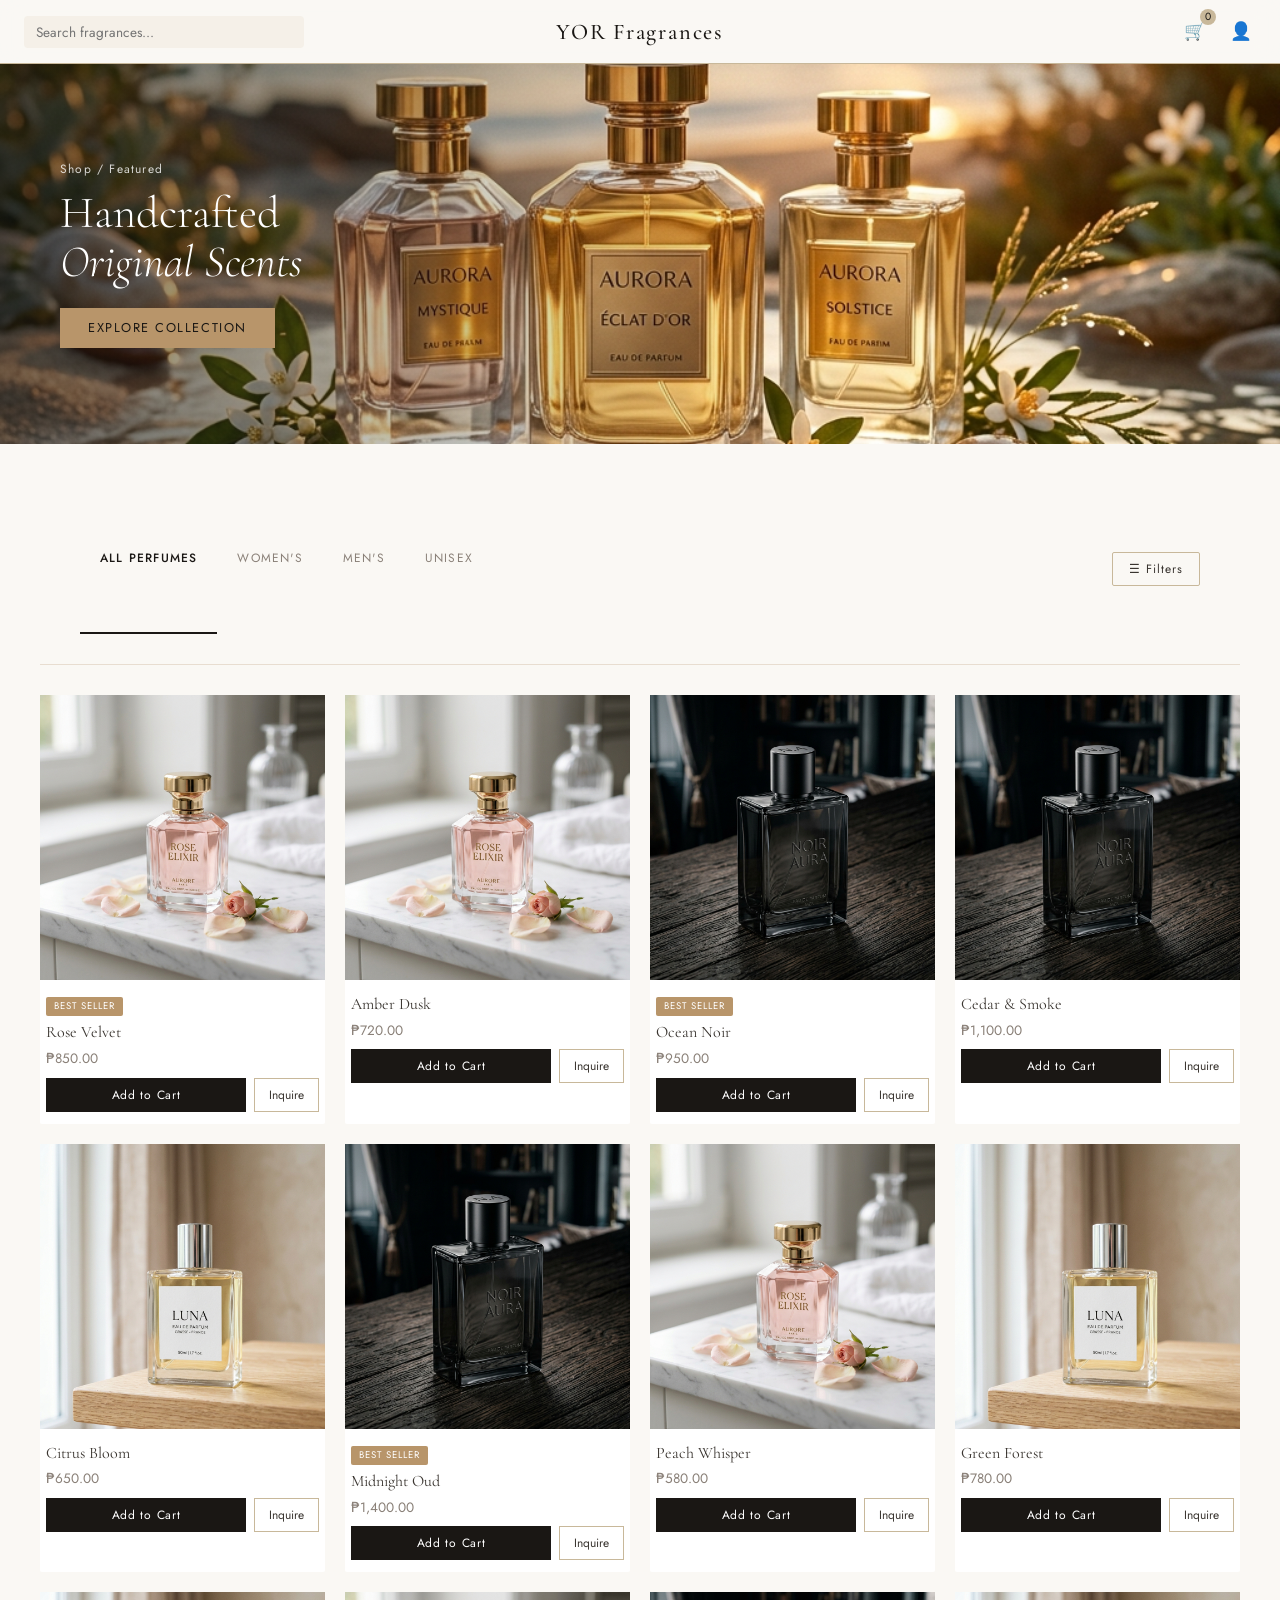
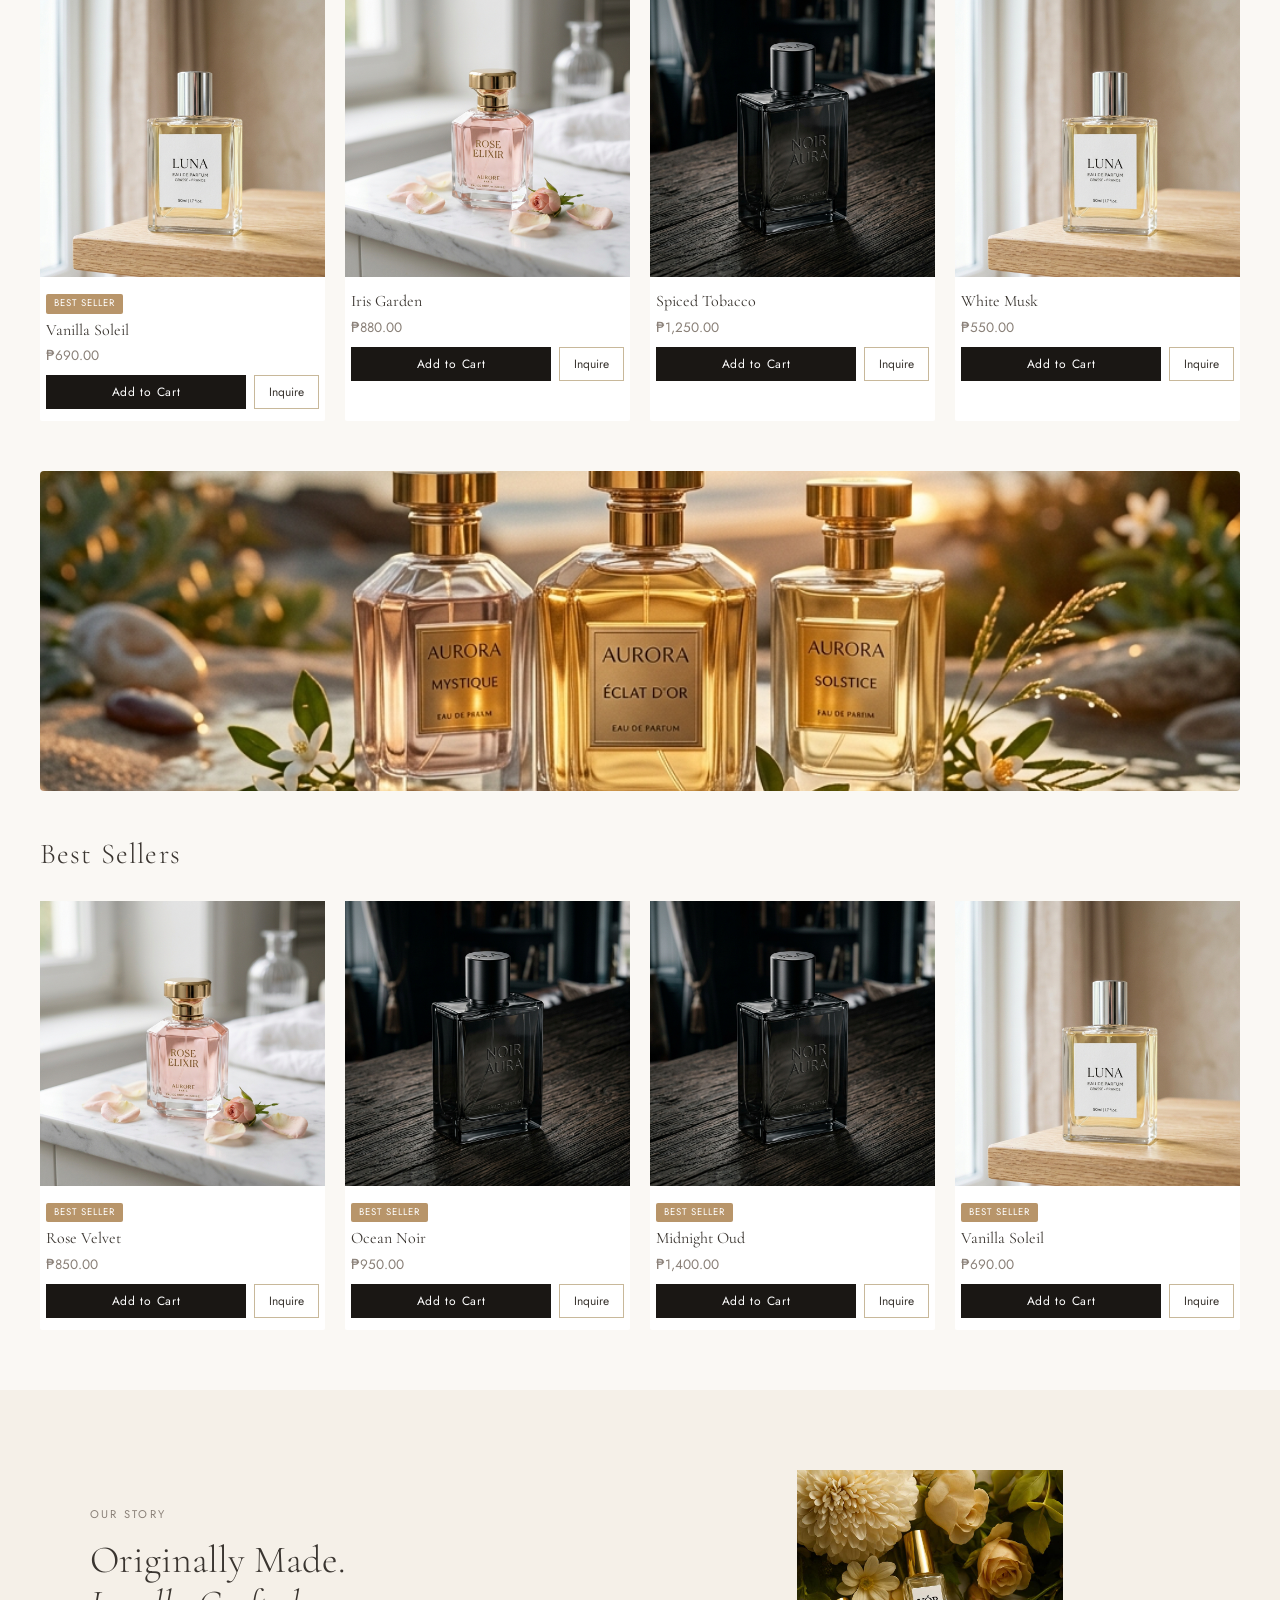
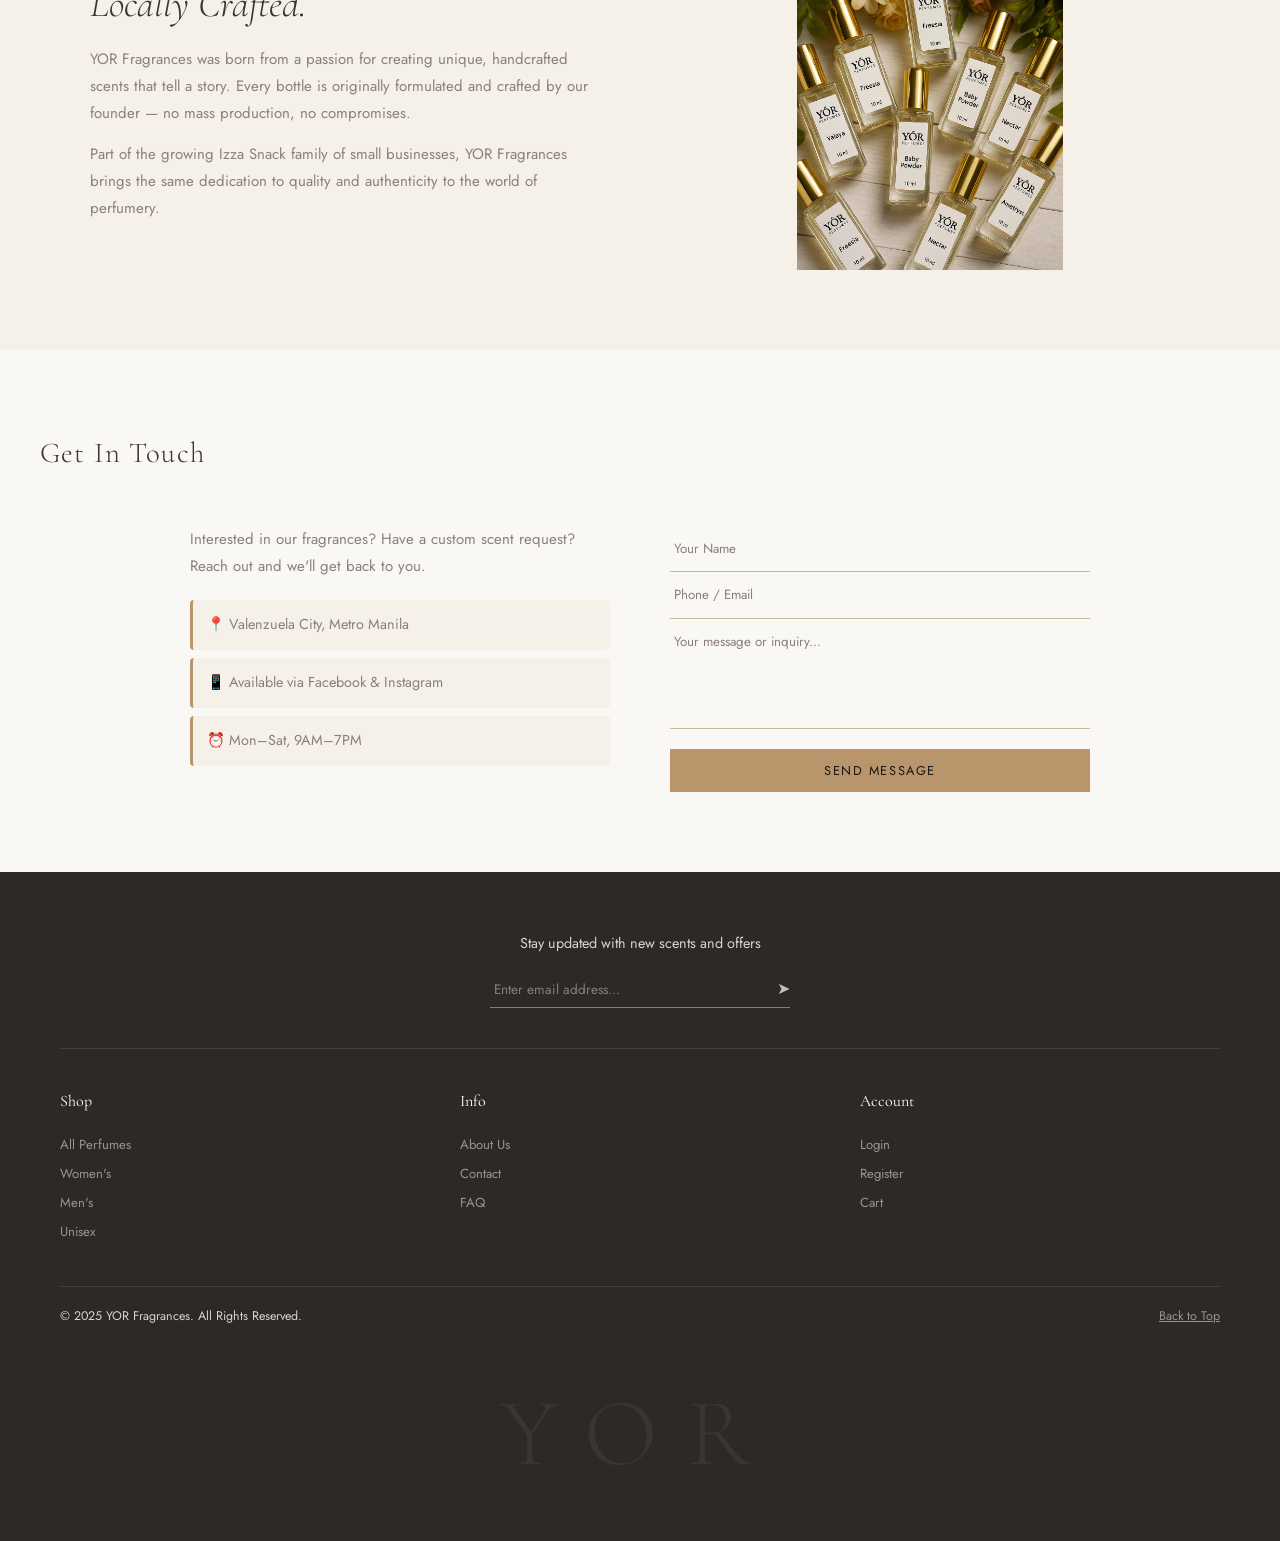
==== index.html @ 8449bd87 "second commit" ====
<!doctype html>
<html lang="en">
  <head>
    <meta charset="UTF-8" />
    <meta name="viewport" content="width=device-width, initial-scale=1.0" />
    <title>YOR Fragrances</title>
    <link rel="preconnect" href="https://fonts.googleapis.com" />
    <link
      href="https://fonts.googleapis.com/css2?family=Cormorant+Garamond:ital,wght@0,300;0,400;0,500;1,300;1,400&family=Jost:wght@300;400;500&display=swap"
      rel="stylesheet"
    />
    <link rel="stylesheet" href="css/style.css" />
  </head>
  <body>
    <!-- NAV -->
    <nav class="navbar" id="navbar">
      <button class="nav-menu-btn" onclick="toggleMobileMenu()">&#9776;</button>
      <div class="nav-search">
        <input
          type="text"
          placeholder="Search fragrances..."
          id="searchInput"
          oninput="handleSearch(this.value)"
          onfocus="showSearchDropdown()"
          onblur="hideSearchDropdown()"
        />
        <div class="search-dropdown" id="searchDropdown"></div>
      </div>
      <a href="index.html" class="nav-logo">YOR Fragrances</a>
      <div class="nav-actions">
        <a href="cart.html" class="nav-icon" title="Cart">
          &#128722;
          <span class="cart-count" id="cartCount">0</span>
        </a>
        <div class="nav-user-menu">
          <span class="nav-icon" onclick="toggleUserMenu()" title="Account"
            >&#128100;</span
          >
          <div class="user-dropdown" id="userDropdown">
            <div id="userDropdownContent"></div>
          </div>
        </div>
      </div>
    </nav>

    <!-- MOBILE MENU -->
    <div class="mobile-menu" id="mobileMenu">
      <button class="close-mobile" onclick="toggleMobileMenu()">
        &#10005;
      </button>
      <a href="index.html">Home</a>
      <a href="shop.html">Shop</a>
      <a href="index.html#about">About</a>
      <a href="index.html#contact">Contact</a>
    </div>

    <!-- HERO -->
    <section class="hero">
      <div class="hero-banner">
        <img
          src="assets/images/hero.png"
          alt="Hero Banner"
          class="hero-img fade-in"
          onerror="
            this.style.background = '#c8b89a';
            this.src = '';
            this.alt = '';
          "
        />
        <div class="hero-overlay">
          <div class="hero-breadcrumb">Shop / Featured</div>
          <h1 class="hero-title">Handcrafted<br /><em>Original Scents</em></h1>
          <a href="shop.html" class="hero-cta">Explore Collection</a>
        </div>
      </div>
    </section>

    <!-- CATEGORY TABS + PRODUCTS -->
    <section class="shop-section" id="shop">
      <div class="category-bar">
        <div class="category-tabs">
          <button class="cat-tab active" onclick="filterCategory('all', this)">
            ALL PERFUMES
          </button>
          <button class="cat-tab" onclick="filterCategory('women', this)">
            WOMEN'S
          </button>
          <button class="cat-tab" onclick="filterCategory('men', this)">
            MEN'S
          </button>
          <button class="cat-tab" onclick="filterCategory('unisex', this)">
            UNISEX
          </button>
        </div>
        <button class="filter-btn" onclick="toggleFilterPanel()">
          &#9776; Filters
        </button>
      </div>

      <!-- FILTER PANEL -->
      <div class="filter-panel" id="filterPanel">
        <div class="filter-group">
          <label>Price Range</label>
          <select id="priceFilter" onchange="applyFilters()">
            <option value="all">All Prices</option>
            <option value="0-500">₱0 – ₱500</option>
            <option value="500-1000">₱500 – ₱1,000</option>
            <option value="1000-2000">₱1,000 – ₱2,000</option>
            <option value="2000+">₱2,000+</option>
          </select>
        </div>
        <div class="filter-group">
          <label>Scent Notes</label>
          <select id="notesFilter" onchange="applyFilters()">
            <option value="all">All Notes</option>
            <option value="floral">Floral</option>
            <option value="woody">Woody</option>
            <option value="fresh">Fresh</option>
            <option value="citrus">Citrus</option>
            <option value="oriental">Oriental</option>
            <option value="fruity">Fruity</option>
            <option value="spicy">Spicy</option>
            <option value="vanilla">Vanilla</option>
            <option value="musk">Musk</option>
          </select>
        </div>
        <div class="filter-group">
          <label>Sort By</label>
          <select id="sortFilter" onchange="applyFilters()">
            <option value="default">Default</option>
            <option value="price-asc">Price: Low to High</option>
            <option value="price-desc">Price: High to Low</option>
            <option value="name-asc">Name: A–Z</option>
          </select>
        </div>
      </div>

      <div class="products-grid" id="productsGrid"></div>
    </section>

    <!-- MID BANNER -->
    <section class="mid-banner fade-in">
      <img
        src="assets/images/hero.png"
        alt="Collection"
        class="mid-banner-img"
        onerror="this.style.display = 'none'"
      />
    </section>

    <!-- FEATURED / BEST SELLERS -->
    <section class="featured-section fade-in">
      <h2 class="section-title">Best Sellers</h2>
      <div class="products-grid" id="featuredGrid"></div>
    </section>

    <!-- ABOUT -->
    <section class="about-section fade-in" id="about">
      <div class="about-content">
        <div class="about-text">
          <p class="about-label">Our Story</p>
          <h2>Originally Made.<br /><em>Locally Crafted.</em></h2>
          <p>
            YOR Fragrances was born from a passion for creating unique,
            handcrafted scents that tell a story. Every bottle is originally
            formulated and crafted by our founder — no mass production, no
            compromises.
          </p>
          <p>
            Part of the growing Izza Snack family of small businesses, YOR
            Fragrances brings the same dedication to quality and authenticity to
            the world of perfumery.
          </p>
        </div>
        <div class="about-image">
          <img
            src="assets/images/about.jpg"
            alt="About YOR"
            onerror="
              this.style.background = '#e8ddd0';
              this.style.height = '400px';
              this.style.display = 'block';
            "
          />
        </div>
      </div>
    </section>

    <!-- CONTACT -->
    <section class="contact-section fade-in" id="contact">
      <h2 class="section-title">Get In Touch</h2>
      <div class="contact-container">
        <div class="contact-info">
          <p>
            Interested in our fragrances? Have a custom scent request? Reach out
            and we'll get back to you.
          </p>
          <div class="contact-details">
            <p>📍 Valenzuela City, Metro Manila</p>
            <p>📱 Available via Facebook & Instagram</p>
            <p>⏰ Mon–Sat, 9AM–7PM</p>
          </div>
        </div>
        <form class="contact-form" onsubmit="submitContact(event)">
          <input type="text" placeholder="Your Name" required />
          <input type="text" placeholder="Phone / Email" required />
          <textarea
            placeholder="Your message or inquiry..."
            rows="4"
            required
          ></textarea>
          <button type="submit" class="btn-primary">Send Message</button>
        </form>
      </div>
    </section>

    <!-- FOOTER -->
    <footer class="footer">
      <div class="footer-newsletter">
        <p>Stay updated with new scents and offers</p>
        <div class="newsletter-input">
          <input type="email" placeholder="Enter email address..." />
          <button onclick="subscribeNewsletter()">&#10148;</button>
        </div>
      </div>
      <div class="footer-links">
        <div>
          <h4>Shop</h4>
          <a href="shop.html">All Perfumes</a>
          <a href="shop.html?cat=women">Women's</a>
          <a href="shop.html?cat=men">Men's</a>
          <a href="shop.html?cat=unisex">Unisex</a>
        </div>
        <div>
          <h4>Info</h4>
          <a href="#about">About Us</a>
          <a href="#contact">Contact</a>
          <a href="#">FAQ</a>
        </div>
        <div>
          <h4>Account</h4>
          <a href="login.html">Login</a>
          <a href="register.html">Register</a>
          <a href="cart.html">Cart</a>
        </div>
      </div>
      <div class="footer-bottom">
        <p>© 2025 YOR Fragrances. All Rights Reserved.</p>
        <a
          href="#"
          onclick="
            window.scrollTo({ top: 0, behavior: 'smooth' });
            return false;
          "
          >Back to   Top</a
        >
      </div>
      <div class="footer-brand">YOR</div>
    </footer>

    <!-- TOAST -->
    <div class="toast" id="toast"></div>

    <script src="js/data.js"></script>
    <script src="js/main.js"></script>
    <script>
      renderProducts("productsGrid", getProducts());
      renderProducts(
        "featuredGrid",
        getProducts()
          .filter((p) => p.featured)
          .slice(0, 4),
      );
    </script>
  </body>
</html>
---- css/style.css ----
/* ===== CSS VARIABLES ===== */
:root {
  --cream: #f5f0e8;
  --warm-white: #faf8f4;
  --sand: #c8b89a;
  --sand-light: #e8ddd0;
  --dark: #1a1714;
  --dark-soft: #2d2926;
  --text: #3a3530;
  --text-light: #8a8078;
  --accent: #b8956a;
  --accent-dark: #9a7a54;
  --font-display: "Cormorant Garamond", Georgia, serif;
  --font-body: "Jost", sans-serif;
  --nav-h: 64px;
  --transition: 0.3s ease;
  --shadow: 0 2px 20px rgba(0, 0, 0, 0.08);
  --shadow-hover: 0 8px 40px rgba(0, 0, 0, 0.14);
}

/* ===== RESET ===== */
*,
*::before,
*::after {
  box-sizing: border-box;
  margin: 0;
  padding: 0;
}
html {
  scroll-behavior: smooth;
}
body {
  font-family: var(--font-body);
  background: var(--warm-white);
  color: var(--text);
  line-height: 1.6;
  font-size: 15px;
}
a {
  text-decoration: none;
  color: inherit;
}
img {
  max-width: 100%;
  display: block;
}
button {
  cursor: pointer;
  font-family: var(--font-body);
}
input,
select,
textarea {
  font-family: var(--font-body);
}

/* ===== NAVBAR ===== */
.navbar {
  position: fixed;
  top: 0;
  left: 0;
  right: 0;
  z-index: 100;
  height: var(--nav-h);
  /* use a partially transparent warm white for the glassmorphism effect */
  background: rgba(250, 248, 244, 0.85);
  backdrop-filter: blur(12px);
  -webkit-backdrop-filter: blur(12px);
  border-bottom: 1px solid var(--sand);
  display: flex;
  align-items: center;
  padding: 0 24px;
  gap: 16px;
}
.nav-logo {
  position: absolute;
  left: 50%;
  transform: translateX(-50%);
  font-family: var(--font-display);
  font-size: 1.4rem;
  font-weight: 500;
  letter-spacing: 0.08em;
  color: var(--dark);
  white-space: nowrap;
}
.nav-search {
  display: flex;
  align-items: center;
  gap: 8px;
  background: var(--cream);
  border-radius: 4px;
  padding: 6px 12px;
  flex: 1;
  max-width: 280px;
  position: relative;
}
.nav-search input {
  border: none;
  background: transparent;
  outline: none;
  font-size: 0.85rem;
  color: var(--text);
  width: 100%;
}
.nav-search span {
  color: var(--text-light);
  font-size: 0.9rem;
}
.search-dropdown {
  position: absolute;
  top: calc(100% + 4px);
  left: 0;
  right: 0;
  background: white;
  border: 1px solid var(--sand-light);
  border-radius: 4px;
  box-shadow: var(--shadow);
  max-height: 240px;
  overflow-y: auto;
  z-index: 200;
  display: none;
}
.search-dropdown.show {
  display: block;
}
.search-item {
  display: flex;
  align-items: center;
  gap: 10px;
  padding: 10px 14px;
  cursor: pointer;
  transition: background var(--transition);
}
.search-item:hover {
  background: var(--cream);
}
.search-item img {
  width: 36px;
  height: 36px;
  object-fit: cover;
  border-radius: 2px;
}
.search-item-info {
  font-size: 0.8rem;
}
.search-item-info strong {
  display: block;
}
.search-item-info span {
  color: var(--accent);
}

.nav-actions {
  margin-left: auto;
  display: flex;
  align-items: center;
  gap: 16px;
}
.nav-icon {
  font-size: 1.1rem;
  color: var(--text);
  cursor: pointer;
  position: relative;
  padding: 4px;
}
.nav-icon:hover {
  color: var(--accent);
}
.cart-count {
  position: absolute;
  top: -4px;
  right: -6px;
  background: var(--sand);
  color: var(--dark);
  font-size: 0.65rem;
  border-radius: 50%;
  width: 16px;
  height: 16px;
  display: flex;
  align-items: center;
  justify-content: center;
  font-family: var(--font-body);
}
.nav-menu-btn {
  background: none;
  border: none;
  font-size: 1.2rem;
  color: var(--text);
  display: none;
}
.nav-user-menu {
  position: relative;
}
.user-dropdown {
  position: absolute;
  right: 0;
  top: calc(100% + 8px);
  background: white;
  border: 1px solid var(--sand-light);
  border-radius: 6px;
  box-shadow: var(--shadow);
  min-width: 160px;
  z-index: 200;
  display: none;
  overflow: hidden;
}
.user-dropdown.show {
  display: block;
}
.user-dropdown a,
.user-dropdown button {
  display: block;
  width: 100%;
  padding: 10px 16px;
  font-size: 0.85rem;
  text-align: left;
  background: none;
  border: none;
  color: var(--text);
  transition: background var(--transition);
}
.user-dropdown a:hover,
.user-dropdown button:hover {
  background: var(--cream);
}
.user-dropdown .user-info {
  padding: 12px 16px;
  border-bottom: 1px solid var(--sand-light);
  font-size: 0.8rem;
  color: var(--text-light);
}
.user-dropdown .user-info strong {
  display: block;
  color: var(--text);
  font-size: 0.9rem;
}

/* MOBILE MENU */
.mobile-menu {
  position: fixed;
  top: 0;
  left: -100%;
  width: 260px;
  height: 100vh;
  background: var(--dark);
  z-index: 300;
  display: flex;
  flex-direction: column;
  padding: 60px 30px 30px;
  transition: left var(--transition);
}
.mobile-menu.open {
  left: 0;
}
.mobile-menu a {
  color: white;
  font-size: 1.1rem;
  padding: 14px 0;
  border-bottom: 1px solid rgba(255, 255, 255, 0.1);
  font-family: var(--font-display);
}
.close-mobile {
  position: absolute;
  top: 16px;
  right: 16px;
  background: none;
  border: none;
  color: white;
  font-size: 1.3rem;
}

/* ===== HERO ===== */
.hero {
  margin-top: var(--nav-h);
}
.hero-banner {
  position: relative;
  height: 380px;
  overflow: hidden;
  background: var(--sand-light);
}
.hero-img {
  width: 100%;
  height: 100%;
  object-fit: cover;
  object-position: center;
}
.hero-overlay {
  position: absolute;
  inset: 0;
  background: linear-gradient(
    90deg,
    rgba(26, 23, 20, 0.55) 0%,
    transparent 60%
  );
  display: flex;
  flex-direction: column;
  justify-content: center;
  padding: 0 60px;
  color: white;
}
.hero-breadcrumb {
  font-size: 0.75rem;
  letter-spacing: 0.1em;
  opacity: 0.8;
  margin-bottom: 10px;
}
.hero-title {
  font-family: var(--font-display);
  font-size: 2.8rem;
  font-weight: 300;
  line-height: 1.1;
  margin-bottom: 20px;
}
.hero-title em {
  font-style: italic;
  font-weight: 300;
}
.hero-cta {
  display: inline-block;
  background: var(--accent);
  color: var(--dark);
  padding: 10px 28px;
  font-size: 0.8rem;
  letter-spacing: 0.12em;
  text-transform: uppercase;
  width: fit-content;
  transition: var(--transition);
}
.hero-cta:hover {
  background: var(--accent-dark);
  color: var(--dark);
}

/* ===== CATEGORY BAR ===== */
.category-bar {
  display: flex;
  align-items: center;
  justify-content: space-between;
  padding: 0 40px;
  border-bottom: 1px solid var(--sand-light);
  margin-bottom: 30px;
}
.category-tabs {
  display: flex;
  gap: 0;
}
.cat-tab {
  background: none;
  border: none;
  border-bottom: 2px solid transparent;
  margin-bottom: 30px;
  padding: 30px 20px 20px;
  min-height: 160px;
  font-size: 0.75rem;
  letter-spacing: 0.1em;
  color: var(--text-light);
  transition: var(--transition);
  cursor: pointer;
}
.cat-tab:hover {
  color: var(--text);
}
.cat-tab.active {
  color: var(--dark);
  border-bottom-color: var(--dark);
  font-weight: 500;
}
.filter-btn {
  background: none;
  border: 1px solid var(--sand);
  padding: 7px 16px;
  font-size: 0.75rem;
  letter-spacing: 0.08em;
  color: var(--text);
  transition: var(--transition);
  border-radius: 2px;
}
.filter-btn:hover {
  background: var(--cream);
}

/* FILTER PANEL */
.filter-panel {
  display: none;
  align-items: center;
  gap: 20px;
  padding: 16px 40px;
  background: var(--cream);
  border-bottom: 1px solid var(--sand-light);
  margin-bottom: 10px;
}
.filter-panel.open {
  display: flex;
}
.filter-group {
  display: flex;
  flex-direction: column;
  gap: 4px;
}
.filter-group label {
  font-size: 0.7rem;
  letter-spacing: 0.1em;
  color: var(--text-light);
  text-transform: uppercase;
}
.filter-group select {
  border: 1px solid var(--sand);
  background: white;
  padding: 6px 12px;
  font-size: 0.85rem;
  border-radius: 2px;
  outline: none;
  color: var(--text);
  cursor: pointer;
}

/* ===== PRODUCTS GRID ===== */
.shop-section {
  padding: 30px 40px;
}
.products-grid {
  display: grid;
  grid-template-columns: repeat(4, 1fr);
  gap: 20px;
}
.product-card {
  cursor: pointer;
  transition: var(--transition);
  background: white;
  border-radius: 2px;
}
.product-card:hover {
  transform: translateY(-4px);
  box-shadow: var(--shadow-hover);
}
.product-img-wrap {
  width: 100%;
  aspect-ratio: 1/1;
  overflow: hidden;
  background: var(--cream);
}
.product-img-wrap img {
  width: 100%;
  height: 100%;
  object-fit: contain;
  transition: transform 0.5s ease;
}
.product-card:hover .product-img-wrap img {
  transform: scale(1.06);
}
.product-info {
  padding: 12px 6px;
}
.product-info h3 {
  font-family: var(--font-display);
  font-size: 1rem;
  font-weight: 400;
  margin-bottom: 2px;
}
.product-price {
  color: var(--text-light);
  font-size: 0.85rem;
  margin-bottom: 8px;
}
.product-actions {
  display: flex;
  gap: 8px;
}
.btn-add-cart {
  background: var(--dark);
  color: white;
  border: none;
  padding: 7px 14px;
  font-size: 0.75rem;
  letter-spacing: 0.06em;
  flex: 1;
  transition: var(--transition);
}
.btn-add-cart:hover {
  background: var(--accent);
}
.btn-inquire {
  background: none;
  border: 1px solid var(--sand);
  padding: 7px 14px;
  font-size: 0.75rem;
  color: var(--text);
  transition: var(--transition);
}
.btn-inquire:hover {
  background: var(--cream);
}
.badge-featured {
  display: inline-block;
  background: var(--accent);
  color: white;
  font-size: 0.6rem;
  letter-spacing: 0.1em;
  padding: 2px 8px;
  text-transform: uppercase;
  margin-bottom: 4px;
  border-radius: 2px;
}

/* ===== MID BANNER ===== */
.mid-banner {
  margin: 20px 40px;
  height: 320px;
  overflow: hidden;
  border-radius: 4px;
  background: var(--sand-light);
}
.mid-banner img {
  width: 100%;
  height: 100%;
  object-fit: cover;
}

/* ===== FEATURED / BEST SELLERS ===== */
.featured-section {
  padding: 20px 40px 60px;
}
.section-title {
  font-family: var(--font-display);
  font-size: 1.8rem;
  font-weight: 300;
  margin-bottom: 24px;
  letter-spacing: 0.04em;
}

/* ===== ABOUT ===== */
.about-section {
  background: var(--cream);
  padding: 80px 40px;
}
.about-content {
  display: grid;
  grid-template-columns: 1fr 1fr;
  gap: 60px;
  align-items: center;
  max-width: 1100px;
  margin: 0 auto;
}
.about-label {
  font-size: 0.7rem;
  letter-spacing: 0.2em;
  text-transform: uppercase;
  color: var(--accent);
  margin-bottom: 12px;
}
.about-text h2 {
  font-family: var(--font-display);
  font-size: 2.4rem;
  font-weight: 300;
  line-height: 1.15;
  margin-bottom: 20px;
}
.about-text h2 em {
  font-style: italic;
}
.about-text p {
  color: var(--text-light);
  margin-bottom: 14px;
  line-height: 1.8;
}
.about-image img {
  width: 100%;
  height: 400px;
  object-fit: contain;
  border-radius: 2px;
}

/* ===== CONTACT ===== */
.contact-section {
  padding: 80px 40px;
}
.contact-container {
  display: grid;
  grid-template-columns: 1fr 1fr;
  gap: 60px;
  max-width: 900px;
  margin: 0 auto;
}
.contact-info p {
  color: var(--text-light);
  margin-bottom: 20px;
  line-height: 1.8;
}
.contact-details p {
  padding: 12px 14px;
  background: var(--cream);
  border-radius: 4px;
  border-left: 3px solid var(--accent);
  margin-bottom: 8px;
  font-size: 0.9rem;
  font-size: 0.9rem;
}
.contact-form {
  display: flex;
  flex-direction: column;
  gap: 0;
}
.contact-form input,
.contact-form textarea {
  border: none;
  border-bottom: 1px solid var(--sand);
  padding: 12px 4px;
  line-height: 1.6;
  background: transparent;
  outline: none;
  color: var(--text);
  resize: none;
  transition: border-color var(--transition);
}
.contact-form input:focus,
.contact-form textarea:focus {
  border-bottom-color: var(--accent);
}
.contact-form input::placeholder,
.contact-form textarea::placeholder {
  color: var(--text-light);
}

/* ===== BUTTONS ===== */
.btn-primary {
  /* primary actions use the signature gold accent with dark text */
  background: var(--accent);
  color: var(--dark);
  border: none;
  padding: 12px 32px;
  font-size: 0.8rem;
  letter-spacing: 0.12em;
  text-transform: uppercase;
  transition: var(--transition);
  cursor: pointer;
  margin-top: 20px;
}
.btn-primary:hover {
  background: var(--accent-dark);
  color: white;
}
.btn-secondary {
  background: none;
  border: 1px solid var(--sand);
  color: var(--text);
  padding: 10px 24px;
  font-size: 0.8rem;
  cursor: pointer;
  transition: var(--transition);
}
.btn-secondary:hover {
  background: var(--cream);
}
.btn-full {
  width: 100%;
  margin-top: 24px;
}

/* ===== FOOTER ===== */
.footer {
  /* slightly softened dark background to keep the footer grounded while still
     feeling warm rather than pitch‑black */
  background: var(--dark-soft);
  color: rgba(255, 255, 255, 0.8);
  padding: 60px 60px 30px;
}
.footer-newsletter {
  text-align: center;
  padding-bottom: 40px;
  border-bottom: 1px solid rgba(255, 255, 255, 0.1);
  margin-bottom: 40px;
}
.footer-newsletter p {
  margin-bottom: 16px;
  font-size: 0.9rem;
}
.newsletter-input {
  display: inline-flex;
  border-bottom: 1px solid rgba(255, 255, 255, 0.4);
  gap: 8px;
  align-items: center;
  min-width: 300px;
}
.newsletter-input input {
  background: transparent;
  border: none;
  color: white;
  outline: none;
  padding: 8px 4px;
  font-size: 0.85rem;
  flex: 1;
}
.newsletter-input input::placeholder {
  color: rgba(255, 255, 255, 0.4);
}
.newsletter-input button {
  background: none;
  border: none;
  color: rgba(255, 255, 255, 0.7);
  font-size: 1rem;
  cursor: pointer;
  transition: color var(--transition);
}
.newsletter-input button:hover {
  color: white;
}
.footer-links {
  display: grid;
  grid-template-columns: repeat(3, 1fr);
  gap: 40px;
  margin-bottom: 40px;
}
.footer-links h4 {
  font-family: var(--font-display);
  font-size: 1rem;
  font-weight: 400;
  color: white;
  margin-bottom: 16px;
}
.footer-links a {
  display: block;
  font-size: 0.82rem;
  padding: 4px 0;
  color: rgba(255, 255, 255, 0.5);
  transition: color var(--transition);
}
.footer-links a:hover {
  color: white;
}
.footer-bottom {
  display: flex;
  justify-content: space-between;
  align-items: center;
  border-top: 1px solid rgba(255, 255, 255, 0.1);
  padding-top: 20px;
  font-size: 0.78rem;
}
.footer-bottom a {
  color: rgba(255, 255, 255, 0.5);
  text-decoration: underline;
}
.footer-bottom a:hover {
  color: white;
}
.footer-brand {
  text-align: center;
  margin-top: 30px;
  font-family: var(--font-display);
  font-size: 6rem;
  font-weight: 300;
  color: rgba(255, 255, 255, 0.06);
  letter-spacing: 0.3em;
  pointer-events: none;
}

/* ===== SHOP HERO ===== */
.shop-hero {
  margin-top: var(--nav-h);
  position: relative;
  height: 200px;
  overflow: hidden;
  background: var(--sand-light);
}
.shop-hero img {
  width: 100%;
  height: 100%;
  object-fit: cover;
  object-position: center;
}
.shop-hero-content {
  position: absolute;
  bottom: 24px;
  left: 40px;
  color: white;
}
.breadcrumb {
  font-size: 0.75rem;
  opacity: 0.8;
  margin-bottom: 4px;
}
.shop-hero-content h1 {
  font-family: var(--font-display);
  font-size: 1.8rem;
  font-weight: 300;
}

/* LOAD MORE */
.load-more-wrap {
  text-align: center;
  padding: 40px 0;
}
.load-more-btn {
  background: none;
  border: 1px solid var(--sand);
  padding: 12px 40px;
  font-size: 0.75rem;
  letter-spacing: 0.14em;
  color: var(--text);
  transition: var(--transition);
}
.load-more-btn:hover {
  background: var(--dark);
  color: white;
  border-color: var(--dark);
}

/* ===== CART ===== */
.cart-section {
  margin-top: var(--nav-h);
  padding: 50px 60px;
  min-height: calc(100vh - var(--nav-h));
}
.cart-section h1 {
  font-family: var(--font-display);
  font-size: 2rem;
  font-weight: 300;
  margin-bottom: 30px;
}
.cart-layout {
  display: grid;
  grid-template-columns: 1fr 340px;
  gap: 40px;
  align-items: start;
}
.cart-empty {
  grid-column: 1/-1;
  text-align: center;
  padding: 80px 0;
  color: var(--text-light);
}
.cart-empty a {
  color: var(--accent);
  text-decoration: underline;
}
.cart-item {
  display: grid;
  grid-template-columns: 80px 1fr auto;
  gap: 16px;
  align-items: center;
  padding: 20px 0;
  border-bottom: 1px solid var(--sand-light);
}
.cart-item img {
  width: 80px;
  height: 80px;
  object-fit: cover;
  border-radius: 2px;
  background: var(--cream);
}
.cart-item-info h4 {
  font-family: var(--font-display);
  font-weight: 400;
  margin-bottom: 4px;
}
.cart-item-info p {
  font-size: 0.82rem;
  color: var(--text-light);
}
.cart-item-qty {
  display: flex;
  align-items: center;
  gap: 8px;
  margin-top: 8px;
}
.cart-item-qty button {
  width: 24px;
  height: 24px;
  border: 1px solid var(--sand);
  background: none;
  font-size: 0.9rem;
  display: flex;
  align-items: center;
  justify-content: center;
  transition: var(--transition);
}
.cart-item-qty button:hover {
  background: var(--dark);
  color: white;
  border-color: var(--dark);
}
.cart-item-qty span {
  font-size: 0.9rem;
  min-width: 20px;
  text-align: center;
}
.cart-item-price {
  font-family: var(--font-display);
  font-size: 1.05rem;
  text-align: right;
}
.cart-item-remove {
  display: inline-block;
  font-size: 0.85rem;
  color: #a12b2b;
  cursor: pointer;
  margin-top: 6px;
  text-align: right;
  background: var(--cream);
  border: 1px solid rgba(0, 0, 0, 0.06);
  padding: 6px 10px;
  border-radius: 4px;
}
.cart-item-remove:hover {
  background: #fbecec;
  color: #8b2222;
}
.cart-summary {
  background: var(--cream);
  padding: 28px;
  border-radius: 2px;
  position: sticky;
  top: 80px;
}
.cart-summary h3 {
  font-family: var(--font-display);
  font-size: 1.2rem;
  margin-bottom: 20px;
}
.summary-row {
  display: flex;
  justify-content: space-between;
  padding: 8px 0;
  font-size: 0.88rem;
  border-bottom: 1px solid var(--sand-light);
}
.summary-row.total {
  font-weight: 500;
  font-size: 1rem;
  border-bottom: none;
  margin-top: 4px;
}
.checkout-btn {
  width: 100%;
  margin-top: 20px;
  background: var(--dark);
  color: white;
  border: none;
  padding: 14px;
  font-size: 0.8rem;
  letter-spacing: 0.1em;
  text-transform: uppercase;
  cursor: pointer;
  transition: var(--transition);
}
.checkout-btn:hover {
  background: var(--accent);
}
.continue-shopping {
  display: block;
  text-align: center;
  margin-top: 12px;
  font-size: 0.8rem;
  color: var(--text-light);
  text-decoration: underline;
}
.continue-shopping:hover {
  color: var(--text);
}

/* ===== AUTH PAGES ===== */
.auth-page {
  min-height: 100vh;
  background: var(--warm-white);
  display: flex;
  flex-direction: column;
  align-items: center;
}
.auth-logo {
  font-family: var(--font-display);
  font-size: 1.3rem;
  font-weight: 500;
  letter-spacing: 0.1em;
  padding: 24px 0;
  color: var(--dark);
}
.auth-container {
  display: grid;
  grid-template-columns: 1fr 1fr;
  width: 100%;
  max-width: 900px;
  box-shadow: var(--shadow);
  border-radius: 4px;
  overflow: hidden;
  background: white;
  min-height: 520px;
}
.auth-image {
  background: var(--sand-light);
  overflow: hidden;
}
.auth-image img {
  width: 100%;
  height: 100%;
  object-fit: cover;
}
.auth-form-wrap {
  padding: 50px 44px;
  display: flex;
  flex-direction: column;
  justify-content: center;
}
.auth-form-wrap h1 {
  font-family: var(--font-display);
  font-size: 2rem;
  font-weight: 300;
  margin-bottom: 6px;
}
.auth-sub {
  font-size: 0.85rem;
  color: var(--text-light);
  margin-bottom: 28px;
}
.auth-form {
  color: var(--text);
  font-size: 0.95rem;
  display: flex;
  flex-direction: column;
}
.contact-section .section-title {
  margin-bottom: 50px;
}
.form-field {
  margin-bottom: 4px;
}
.form-field label {
  font-size: 0.72rem;
  letter-spacing: 0.1em;
  text-transform: uppercase;
  color: var(--text-light);
  display: block;
  margin-bottom: 4px;
}
.form-field input,
.form-field select,
.form-field textarea {
  width: 100%;
  border: none;
  border-bottom: 1px solid var(--sand);
  padding: 11px 4px;
  font-size: 0.9rem;
  background: transparent;
  outline: none;
  color: var(--text);
  transition: border-color var(--transition);
}
.form-field input:focus,
.form-field select:focus {
  border-bottom-color: var(--accent);
}
.form-field input::placeholder {
  color: var(--text-light);
}
.auth-redirect {
  font-size: 0.82rem;
  color: var(--text-light);
  margin-top: 14px;
}
.auth-redirect a {
  color: var(--accent);
}
.auth-redirect a:hover {
  text-decoration: underline;
}
.demo-hint {
  margin-top: 20px;
  background: var(--cream);
  padding: 12px 16px;
  border-radius: 4px;
  font-size: 0.78rem;
  color: var(--text-light);
  border-left: 3px solid var(--accent);
}
.demo-hint p {
  margin-bottom: 3px;
}

/* ===== TOAST ===== */
.toast {
  position: fixed;
  bottom: 24px;
  left: 50%;
  transform: translateX(-50%);
  background: var(--dark);
  color: white;
  padding: 12px 28px;
  border-radius: 40px;
  font-size: 0.85rem;
  opacity: 0;
  pointer-events: none;
  transition: opacity 0.3s;
  z-index: 999;
  white-space: nowrap;
}
.toast.show {
  opacity: 1;
}

/* ===== ADMIN ===== */
.admin-page {
  display: flex;
  min-height: 100vh;
  background: var(--cream);
}
.admin-sidebar {
  width: 220px;
  background: var(--dark);
  color: white;
  display: flex;
  flex-direction: column;
  padding: 0;
  position: fixed;
  top: 0;
  left: 0;
  bottom: 0;
  z-index: 50;
}
.admin-logo {
  font-family: var(--font-display);
  font-size: 1.8rem;
  font-weight: 300;
  padding: 28px 24px 24px;
  letter-spacing: 0.1em;
  border-bottom: 1px solid rgba(255, 255, 255, 0.1);
}
.admin-logo span {
  display: block;
  font-family: var(--font-body);
  font-size: 0.65rem;
  letter-spacing: 0.2em;
  opacity: 0.5;
  text-transform: uppercase;
  margin-top: 2px;
}
.admin-nav {
  display: flex;
  flex-direction: column;
  flex: 1;
  padding: 16px 0;
}
.admin-nav-item {
  padding: 12px 24px;
  font-size: 0.82rem;
  color: rgba(255, 255, 255, 0.6);
  transition: var(--transition);
  border-left: 3px solid transparent;
}
.admin-nav-item:hover {
  color: white;
  background: rgba(255, 255, 255, 0.05);
}
.admin-nav-item.active {
  color: white;
  border-left-color: var(--accent);
  background: rgba(255, 255, 255, 0.06);
}
.admin-back,
.admin-logout {
  padding: 12px 24px;
  font-size: 0.78rem;
  color: rgba(255, 255, 255, 0.4);
  border: none;
  background: none;
  text-align: left;
  transition: color var(--transition);
}
.admin-back:hover,
.admin-logout:hover {
  color: white;
}
.admin-logout {
  border-top: 1px solid rgba(255, 255, 255, 0.1);
  margin-top: auto;
  cursor: pointer;
}
.admin-main {
  margin-left: 220px;
  flex: 1;
  padding: 40px;
  min-height: 100vh;
}
.admin-main h2 {
  font-family: var(--font-display);
  font-size: 1.8rem;
  font-weight: 300;
  margin-bottom: 28px;
}
.admin-tab {
  display: none;
}
.admin-tab.active {
  display: block;
}
.stats-grid {
  display: grid;
  grid-template-columns: repeat(4, 1fr);
  gap: 16px;
  margin-bottom: 40px;
}
.stat-card {
  background: white;
  padding: 24px;
  border-radius: 4px;
  box-shadow: var(--shadow);
}
.stat-label {
  font-size: 0.72rem;
  letter-spacing: 0.1em;
  text-transform: uppercase;
  color: var(--text-light);
  margin-bottom: 8px;
}
.stat-value {
  font-family: var(--font-display);
  font-size: 2.4rem;
  font-weight: 300;
  color: var(--dark);
}
.admin-section-title {
  font-size: 0.75rem;
  letter-spacing: 0.14em;
  text-transform: uppercase;
  color: var(--text-light);
  margin: 30px 0 16px;
}
.chart-wrap {
  display: flex;
  gap: 18px;
  align-items: flex-end;
  height: 160px;
  background: white;
  padding: 24px;
  border-radius: 4px;
  box-shadow: var(--shadow);
  margin-top: 18px;
  margin-bottom: 30px;
  min-height: 140px;
}
.chart-bar-wrap {
  display: flex;
  flex-direction: column;
  align-items: center;
  gap: 10px;
  justify-content: flex-end;
  flex: 1;
}
.chart-bar {
  width: 100%;
  background: var(--accent);
  border-radius: 2px 2px 0 0;
  transition: height 0.6s ease;
}
.chart-bar-label {
  font-size: 0.65rem;
  color: var(--text-light);
  text-align: center;
}
.chart-bar-val {
  font-size: 0.7rem;
  color: var(--text);
}
.top-product-row {
  display: flex;
  align-items: center;
  justify-content: space-between;
  padding: 12px 16px;
  background: white;
  border-radius: 4px;
  margin-bottom: 6px;
  font-size: 0.85rem;
  box-shadow: var(--shadow);
}
.top-product-row span {
  color: var(--text-light);
  font-size: 0.78rem;
}
.admin-tab-header {
  display: flex;
  justify-content: space-between;
  align-items: center;
  margin-bottom: 28px;
}
.admin-tab-header h2 {
  margin-bottom: 0;
}
.admin-table-wrap {
  overflow-x: auto;
  background: white;
  border-radius: 4px;
  box-shadow: var(--shadow);
}
.admin-table {
  width: 100%;
  border-collapse: collapse;
  font-size: 0.84rem;
}
.admin-table th {
  background: var(--cream);
  padding: 12px 16px;
  text-align: left;
  font-size: 0.8rem;
  font-weight: 500;
  color: white;
  background: var(--accent-dark);
  padding: 3px 7px;
  border-radius: 12px;
  min-width: 24px;
  text-align: center;
  letter-spacing: 0.1em;
  text-transform: uppercase;
  color: white ;
  font-weight: 300;
}
.admin-table td {
  padding: 12px 16px;
  border-bottom: 1px solid var(--sand-light);
  vertical-align: middle;
}
.admin-table tr:last-child td {
  border-bottom: none;
}
.admin-table img {
  width: 44px;
  height: 44px;
  object-fit: cover;
  border-radius: 2px;
  background: var(--cream);
}
.admin-table .btn-edit,
.admin-table .btn-delete {
  padding: 5px 12px;
  font-size: 0.72rem;
  border: none;
  border-radius: 2px;
  cursor: pointer;
  transition: var(--transition);
  margin-right: 4px;
}
.btn-edit {
  background: var(--cream);
  color: var(--text);
}
.btn-edit:hover {
  background: var(--sand);
}
.btn-delete {
  background: #fdf0ef;
  color: #c0392b;
}
.btn-delete:hover {
  background: #c0392b;
  color: white;
}
.badge {
  display: inline-block;
  padding: 2px 8px;
  border-radius: 20px;
  font-size: 0.68rem;
}
.badge-yes {
  background: #e8f5e9;
  color: #2e7d32;
}
.badge-no {
  background: var(--cream);
  color: var(--text-light);
}
.badge-pending {
  background: #fff8e1;
  color: #f57f17;
}
.badge-confirmed {
  background: #e8f5e9;
  color: #2e7d32;
}

/* MODAL */
.modal-overlay {
  position: fixed;
  inset: 0;
  background: rgba(0, 0, 0, 0.5);
  z-index: 500;
  display: none;
  align-items: center;
  justify-content: center;
}
.modal-overlay.open {
  display: flex;
}
.modal {
  background: white;
  width: 580px;
  max-width: 95vw;
  border-radius: 6px;
  overflow: hidden;
  box-shadow: 0 20px 60px rgba(0, 0, 0, 0.2);
}
.modal-header {
  display: flex;
  justify-content: space-between;
  align-items: center;
  padding: 20px 24px;
  border-bottom: 1px solid var(--sand-light);
}
.modal-header h3 {
  font-family: var(--font-display);
  font-weight: 400;
}
.modal-header button {
  background: none;
  border: none;
  font-size: 1.1rem;
  color: var(--text-light);
  cursor: pointer;
}
.modal-form {
  padding: 24px;
}
.form-row {
  display: grid;
  grid-template-columns: 1fr 1fr;
  gap: 16px;
}
.form-field textarea {
  width: 100%;
  border: none;
  border-bottom: 1px solid var(--sand);
  padding: 11px 4px;
  font-size: 0.9rem;
  background: transparent;
  outline: none;
  resize: none;
  color: var(--text);
}
.form-field select {
  width: 100%;
  border: none;
  border-bottom: 1px solid var(--sand);
  padding: 11px 4px;
  font-size: 0.9rem;
  background: transparent;
  outline: none;
  color: var(--text);
  cursor: pointer;
}
.checkbox-field {
  flex-direction: row !important;
  align-items: center;
  gap: 10px;
  margin-top: 8px;
}
.checkbox-field input {
  width: auto;
  border: none;
  margin: 0;
}
.checkbox-field label {
  font-size: 0.85rem;
  letter-spacing: 0;
  text-transform: none;
  color: var(--text);
}
.modal-actions {
  display: flex;
  justify-content: flex-end;
  gap: 10px;
  margin-top: 24px;
}
.modal-actions .btn-primary {
  margin-top: 0;
}

/* ===== PRODUCT MODAL (detail) ===== */
.product-detail-overlay {
  position: fixed;
  inset: 0;
  background: rgba(0, 0, 0, 0.5);
  z-index: 400;
  display: none;
  align-items: center;
  justify-content: center;
}
.product-detail-overlay.open {
  display: flex;
}
.product-detail {
  background: white;
  width: 720px;
  max-width: 95vw;
  max-height: 90vh;
  display: grid;
  grid-template-columns: 1fr 1fr;
  overflow: hidden;
  border-radius: 4px;
  box-shadow: 0 20px 60px rgba(0, 0, 0, 0.2);
}
.product-detail-img {
  background: var(--cream);
  overflow: hidden;
}
.product-detail-img img {
  width: 100%;
  height: 100%;
  object-fit: cover;
}
.product-detail-info {
  padding: 40px 32px;
  overflow-y: auto;
}
.product-detail-info .close-detail {
  position: absolute;
  top: 12px;
  right: 16px;
  background: none;
  border: none;
  font-size: 1.2rem;
  color: var(--text-light);
  cursor: pointer;
}
.product-detail-info h2 {
  font-family: var(--font-display);
  font-size: 1.8rem;
  font-weight: 300;
  margin-bottom: 6px;
}
.product-detail-info .detail-cat {
  font-size: 0.7rem;
  letter-spacing: 0.14em;
  text-transform: uppercase;
  color: var(--accent);
  margin-bottom: 14px;
}
.product-detail-info .detail-price {
  font-size: 1.2rem;
  margin-bottom: 16px;
}
.product-detail-info .detail-desc {
  font-size: 0.88rem;
  color: var(--text-light);
  line-height: 1.8;
  margin-bottom: 24px;
}
.detail-stock {
  font-size: 0.8rem;
  color: var(--text-light);
  margin-bottom: 20px;
}
.detail-actions {
  display: flex;
  flex-direction: column;
  gap: 10px;
}
.detail-actions .btn-add-cart,
.detail-actions .btn-inquire {
  width: 100%;
  padding: 12px;
}
.detail-qty-row {
  display: flex;
  align-items: center;
  gap: 12px;
  margin-bottom: 8px;
}
.detail-qty-row button {
  width: 32px;
  height: 32px;
  border: 1px solid var(--sand);
  background: none;
  font-size: 1rem;
  display: flex;
  align-items: center;
  justify-content: center;
}
.detail-qty-row button:hover {
  background: var(--dark);
  color: white;
  border-color: var(--dark);
}
.detail-qty-row span {
  font-size: 1rem;
  min-width: 24px;
  text-align: center;
}

/* ===== RESPONSIVE ===== */
@media (max-width: 1024px) {
  .products-grid {
    grid-template-columns: repeat(3, 1fr);
  }
  .stats-grid {
    grid-template-columns: repeat(2, 1fr);
  }
}
@media (max-width: 768px) {
  .nav-search {
    display: none;
  }
  .nav-menu-btn {
    display: block;
  }
  .nav-logo {
    left: 50%;
  }
  .hero-overlay {
    padding: 0 30px;
  }
  .hero-title {
    font-size: 2rem;
  }
  .products-grid {
    grid-template-columns: repeat(2, 1fr);
  }
  .shop-section,
  .featured-section {
    padding: 20px;
  }
  .category-bar {
    padding: 0 16px;
  }
  .cat-tab {
    padding: 14px 10px;
    font-size: 0.68rem;
  }
  .about-content {
    grid-template-columns: 1fr;
  }
  .contact-container {
    grid-template-columns: 1fr;
  }
  .footer {
    padding: 40px 24px 20px;
  }
  .footer-links {
    grid-template-columns: 1fr 1fr;
  }
  .auth-container {
    grid-template-columns: 1fr;
  }
  .auth-image {
    display: none;
  }
  .cart-layout {
    grid-template-columns: 1fr;
  }
  .admin-sidebar {
    width: 56px;
  }
  .admin-logo,
  .admin-nav-item span,
  .admin-back,
  .admin-logout {
    display: none;
  }
  .admin-main {
    margin-left: 56px;
    padding: 20px;
  }
  .stats-grid {
    grid-template-columns: repeat(2, 1fr);
  }
  .product-detail {
    grid-template-columns: 1fr;
  }
  .product-detail-img {
    height: 240px;
  }
  .mid-banner {
    margin: 20px;
  }
}
@media (max-width: 768px) {
  .products-grid {
    display: flex;
    flex-wrap: nowrap;
    overflow-x: auto;
    scroll-snap-type: x mandatory;
    padding-bottom: 20px;
    -webkit-overflow-scrolling: touch;
    gap: 16px;
  }
  .product-card {
    flex: 0 0 240px;
    scroll-snap-align: start;
  }
  .filter-panel {
    flex-direction: column;
    align-items: stretch;
  }
}

/* ===== MICRO-ANIMATIONS ===== */
.fade-in {
  opacity: 0;
  transform: translateY(20px);
  transition: opacity 0.8s cubic-bezier(0.25, 0.46, 0.45, 0.94), transform 0.8s cubic-bezier(0.25, 0.46, 0.45, 0.94);
}
.fade-in-visible {
  opacity: 1;
  transform: translateY(0);
}
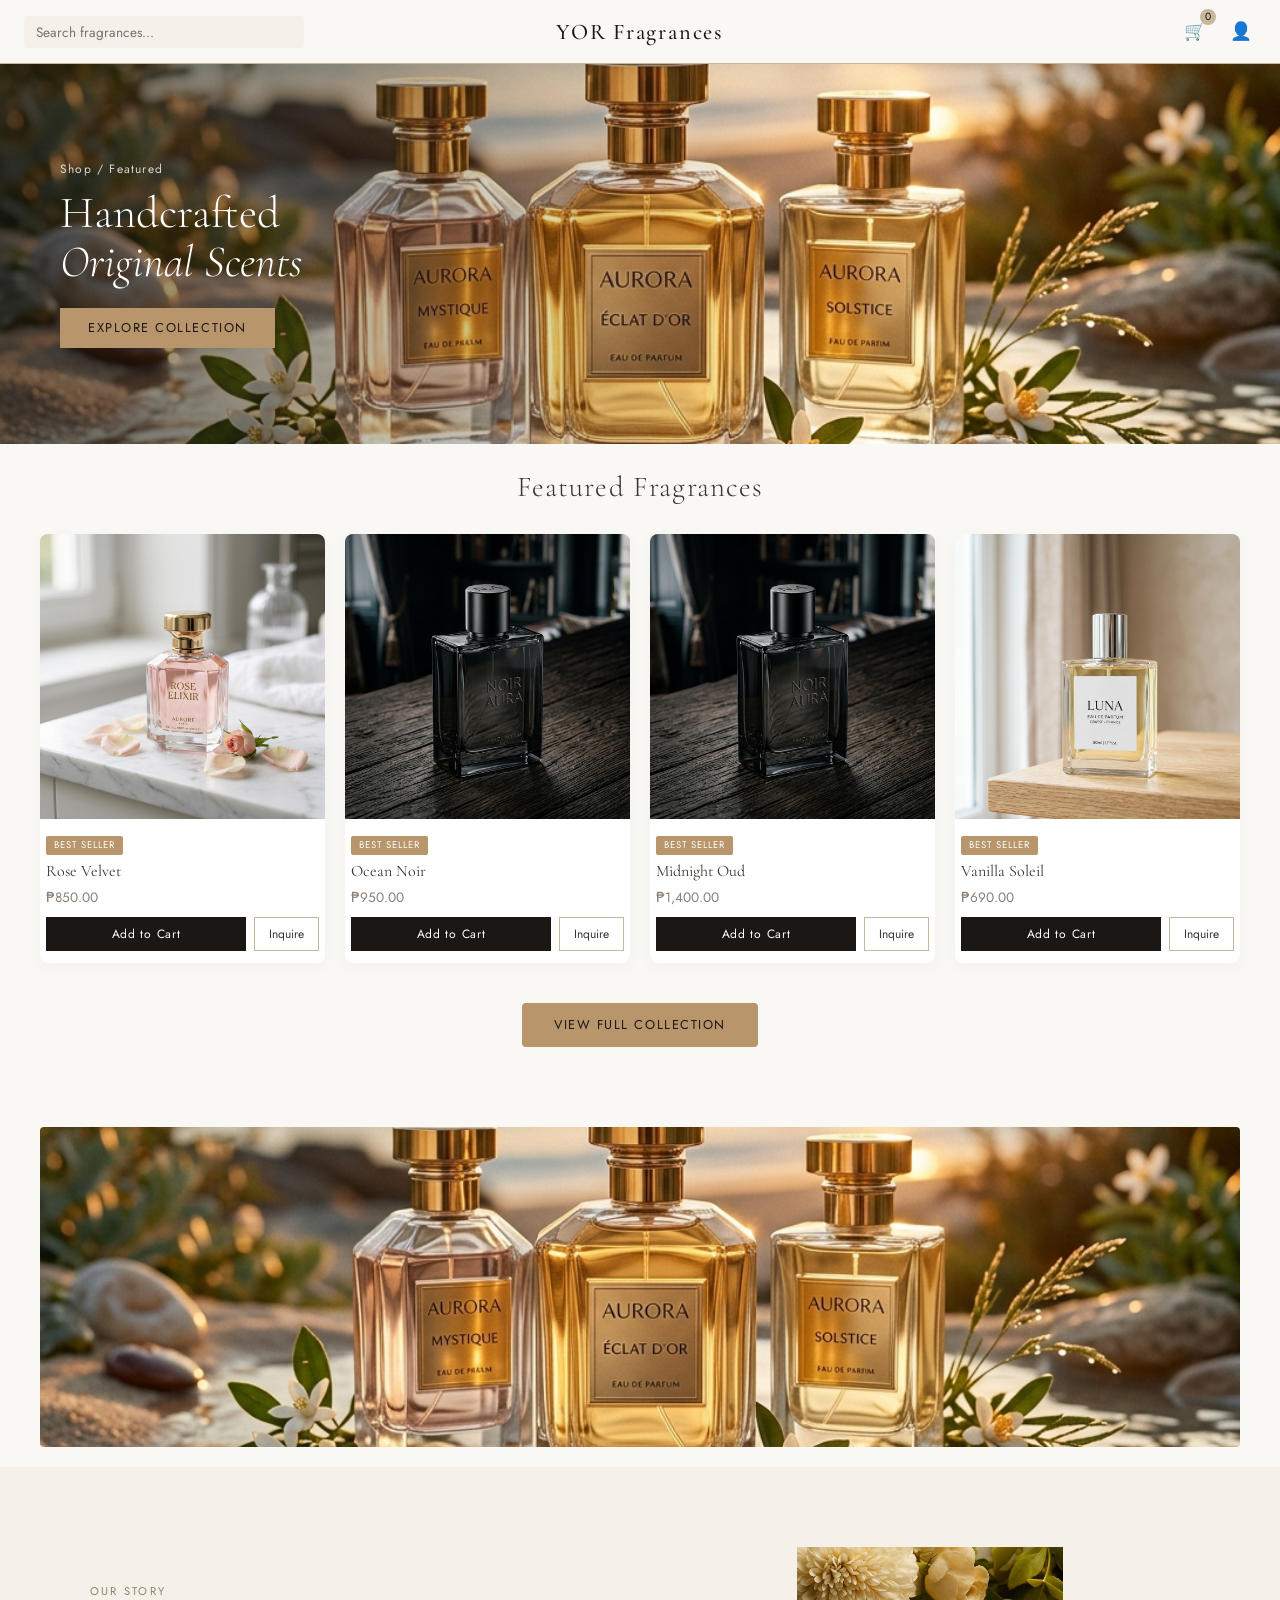
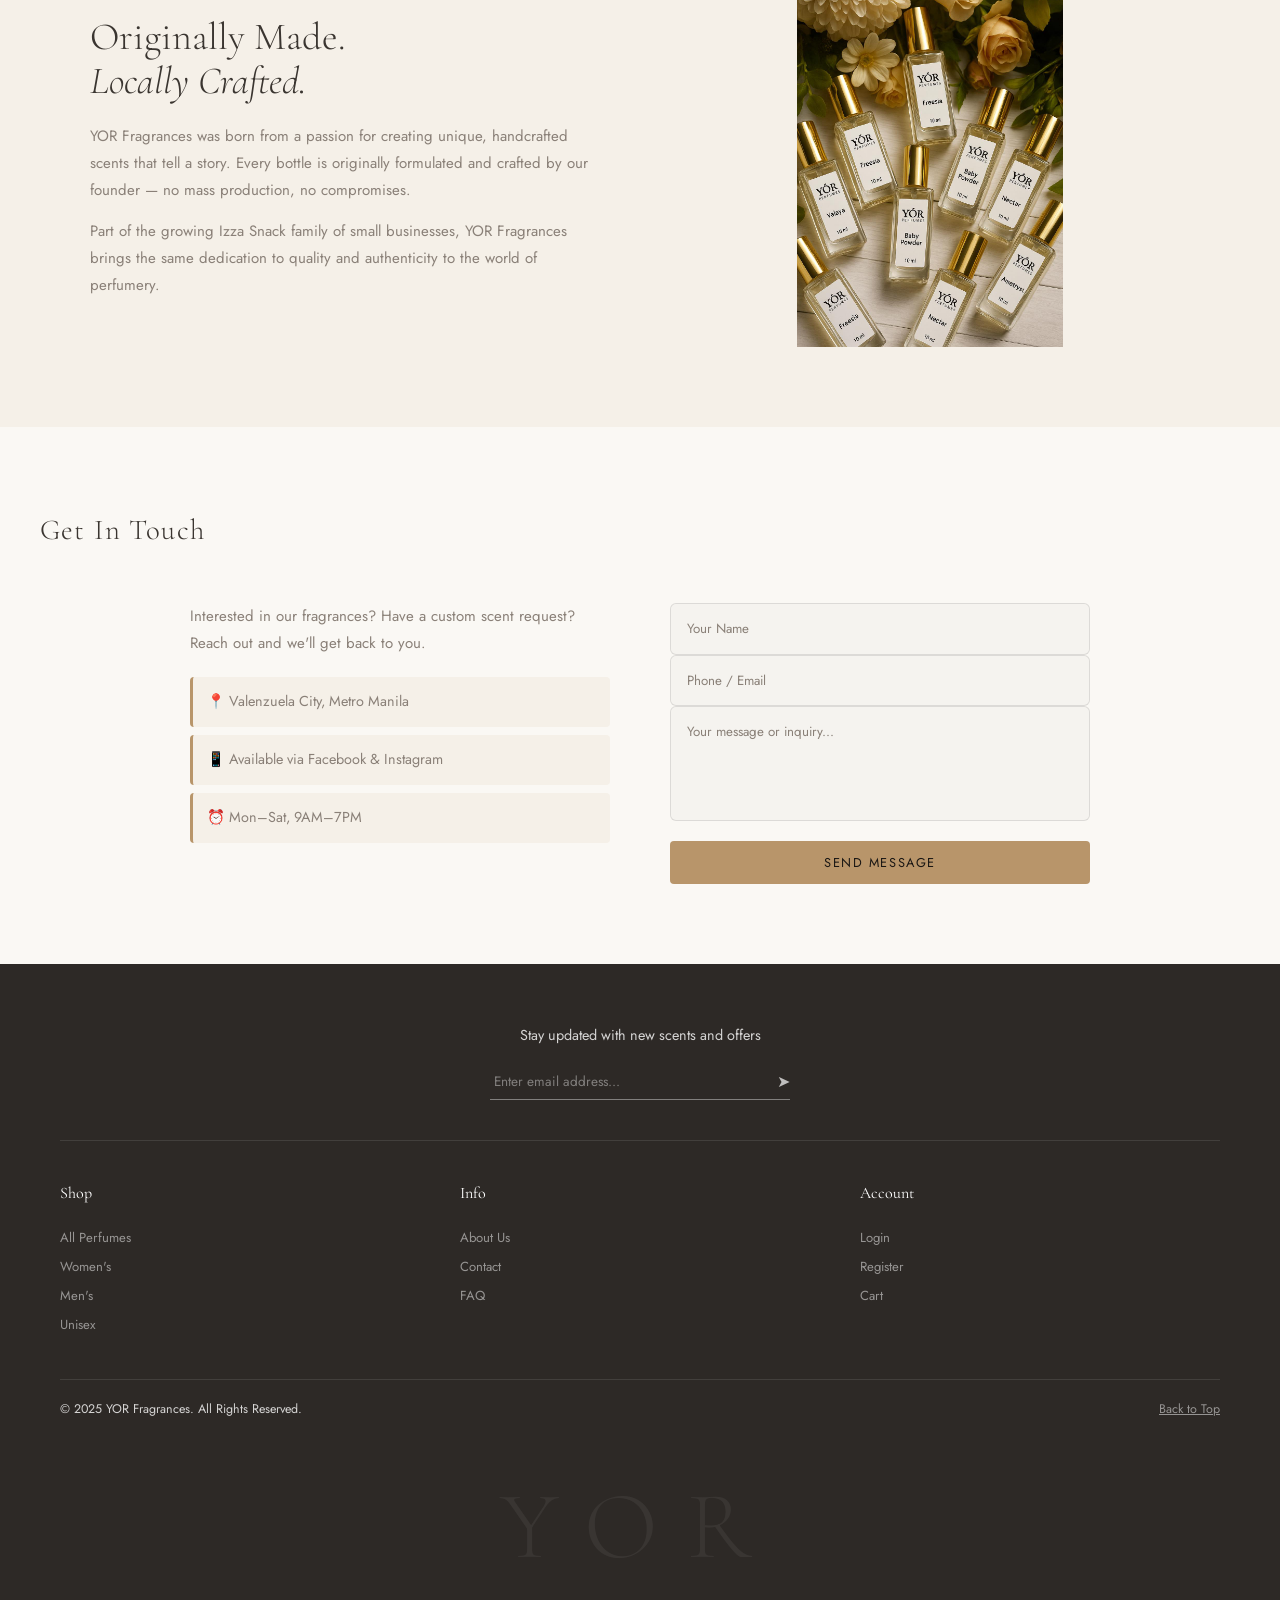
==== commit 62718698: "feat: implement global CSS stylesheet and adjust cart auth modal button spacing" ====
--- a/index.html
+++ b/index.html
@@ -75,67 +75,13 @@
       </div>
     </section>
 
-    <!-- CATEGORY TABS + PRODUCTS -->
-    <section class="shop-section" id="shop">
-      <div class="category-bar">
-        <div class="category-tabs">
-          <button class="cat-tab active" onclick="filterCategory('all', this)">
-            ALL PERFUMES
-          </button>
-          <button class="cat-tab" onclick="filterCategory('women', this)">
-            WOMEN'S
-          </button>
-          <button class="cat-tab" onclick="filterCategory('men', this)">
-            MEN'S
-          </button>
-          <button class="cat-tab" onclick="filterCategory('unisex', this)">
-            UNISEX
-          </button>
-        </div>
-        <button class="filter-btn" onclick="toggleFilterPanel()">
-          &#9776; Filters
-        </button>
-      </div>
-
-      <!-- FILTER PANEL -->
-      <div class="filter-panel" id="filterPanel">
-        <div class="filter-group">
-          <label>Price Range</label>
-          <select id="priceFilter" onchange="applyFilters()">
-            <option value="all">All Prices</option>
-            <option value="0-500">₱0 – ₱500</option>
-            <option value="500-1000">₱500 – ₱1,000</option>
-            <option value="1000-2000">₱1,000 – ₱2,000</option>
-            <option value="2000+">₱2,000+</option>
-          </select>
-        </div>
-        <div class="filter-group">
-          <label>Scent Notes</label>
-          <select id="notesFilter" onchange="applyFilters()">
-            <option value="all">All Notes</option>
-            <option value="floral">Floral</option>
-            <option value="woody">Woody</option>
-            <option value="fresh">Fresh</option>
-            <option value="citrus">Citrus</option>
-            <option value="oriental">Oriental</option>
-            <option value="fruity">Fruity</option>
-            <option value="spicy">Spicy</option>
-            <option value="vanilla">Vanilla</option>
-            <option value="musk">Musk</option>
-          </select>
-        </div>
-        <div class="filter-group">
-          <label>Sort By</label>
-          <select id="sortFilter" onchange="applyFilters()">
-            <option value="default">Default</option>
-            <option value="price-asc">Price: Low to High</option>
-            <option value="price-desc">Price: High to Low</option>
-            <option value="name-asc">Name: A–Z</option>
-          </select>
-        </div>
-      </div>
-
-      <div class="products-grid" id="productsGrid"></div>
+    <!-- FEATURED / BEST SELLERS -->
+    <section class="featured-section fade-in" id="shop">
+      <h2 class="section-title" style="text-align:center;">Featured Fragrances</h2>
+      <div class="products-grid" id="featuredGrid"></div>
+      <div style="text-align:center; margin-top:40px;">
+        <a href="shop.html" class="btn-primary" style="display:inline-block; text-decoration:none;">View Full Collection</a>
+      </div>
     </section>
 
     <!-- MID BANNER -->
@@ -146,12 +92,6 @@
         class="mid-banner-img"
         onerror="this.style.display = 'none'"
       />
-    </section>
-
-    <!-- FEATURED / BEST SELLERS -->
-    <section class="featured-section fade-in">
-      <h2 class="section-title">Best Sellers</h2>
-      <div class="products-grid" id="featuredGrid"></div>
     </section>
 
     <!-- ABOUT -->
@@ -202,14 +142,15 @@
           </div>
         </div>
         <form class="contact-form" onsubmit="submitContact(event)">
-          <input type="text" placeholder="Your Name" required />
-          <input type="text" placeholder="Phone / Email" required />
+          <input type="text" id="contactName" placeholder="Your Name" required />
+          <input type="text" id="contactInfo" placeholder="Phone / Email" required />
           <textarea
+            id="contactMessage"
             placeholder="Your message or inquiry..."
             rows="4"
             required
           ></textarea>
-          <button type="submit" class="btn-primary">Send Message</button>
+          <button type="submit" class="btn-primary" style="margin-top: 20px;">Send Message</button>
         </form>
       </div>
     </section>
@@ -264,12 +205,11 @@
     <script src="js/data.js"></script>
     <script src="js/main.js"></script>
     <script>
-      renderProducts("productsGrid", getProducts());
       renderProducts(
         "featuredGrid",
         getProducts()
           .filter((p) => p.featured)
-          .slice(0, 4),
+          .slice(0, 4)
       );
     </script>
   </body>
--- a/css/style.css
+++ b/css/style.css
@@ -426,13 +426,15 @@
 }
 .product-card {
   cursor: pointer;
-  transition: var(--transition);
+  transition: all 0.3s ease;
   background: white;
-  border-radius: 2px;
+  border-radius: 8px;
+  box-shadow: 0 4px 15px rgba(0, 0, 0, 0.03);
+  overflow: hidden;
 }
 .product-card:hover {
-  transform: translateY(-4px);
-  box-shadow: var(--shadow-hover);
+  transform: translateY(-6px);
+  box-shadow: 0 12px 25px rgba(0, 0, 0, 0.08);
 }
 .product-img-wrap {
   width: 100%;
@@ -603,19 +605,21 @@
 }
 .contact-form input,
 .contact-form textarea {
-  border: none;
-  border-bottom: 1px solid var(--sand);
-  padding: 12px 4px;
+  border: 1px solid rgba(0,0,0,0.1);
+  border-radius: 6px;
+  background: rgba(0,0,0,0.02);
+  padding: 14px 16px;
   line-height: 1.6;
-  background: transparent;
   outline: none;
   color: var(--text);
   resize: none;
-  transition: border-color var(--transition);
+  transition: all 0.3s ease;
 }
 .contact-form input:focus,
 .contact-form textarea:focus {
-  border-bottom-color: var(--accent);
+  border-color: var(--accent);
+  background: white;
+  box-shadow: 0 0 0 3px rgba(212, 175, 55, 0.1);
 }
 .contact-form input::placeholder,
 .contact-form textarea::placeholder {
@@ -632,25 +636,31 @@
   font-size: 0.8rem;
   letter-spacing: 0.12em;
   text-transform: uppercase;
-  transition: var(--transition);
+  transition: all 0.3s ease;
   cursor: pointer;
-  margin-top: 20px;
+  border-radius: 4px;
 }
 .btn-primary:hover {
   background: var(--accent-dark);
   color: white;
+  transform: translateY(-2px);
+  box-shadow: 0 6px 20px rgba(212, 175, 55, 0.4);
 }
 .btn-secondary {
   background: none;
   border: 1px solid var(--sand);
   color: var(--text);
-  padding: 10px 24px;
+  padding: 12px 32px;
   font-size: 0.8rem;
+  letter-spacing: 0.12em;
+  text-transform: uppercase;
   cursor: pointer;
-  transition: var(--transition);
+  transition: all 0.3s ease;
+  border-radius: 4px;
 }
 .btn-secondary:hover {
   background: var(--cream);
+  transform: translateY(-2px);
 }
 .btn-full {
   width: 100%;
@@ -835,11 +845,17 @@
 }
 .cart-item {
   display: grid;
-  grid-template-columns: 80px 1fr auto;
+  grid-template-columns: 30px 80px 1fr auto;
   gap: 16px;
   align-items: center;
   padding: 20px 0;
   border-bottom: 1px solid var(--sand-light);
+}
+.custom-checkbox {
+  width: 18px;
+  height: 18px;
+  accent-color: var(--accent);
+  cursor: pointer;
 }
 .cart-item img {
   width: 80px;
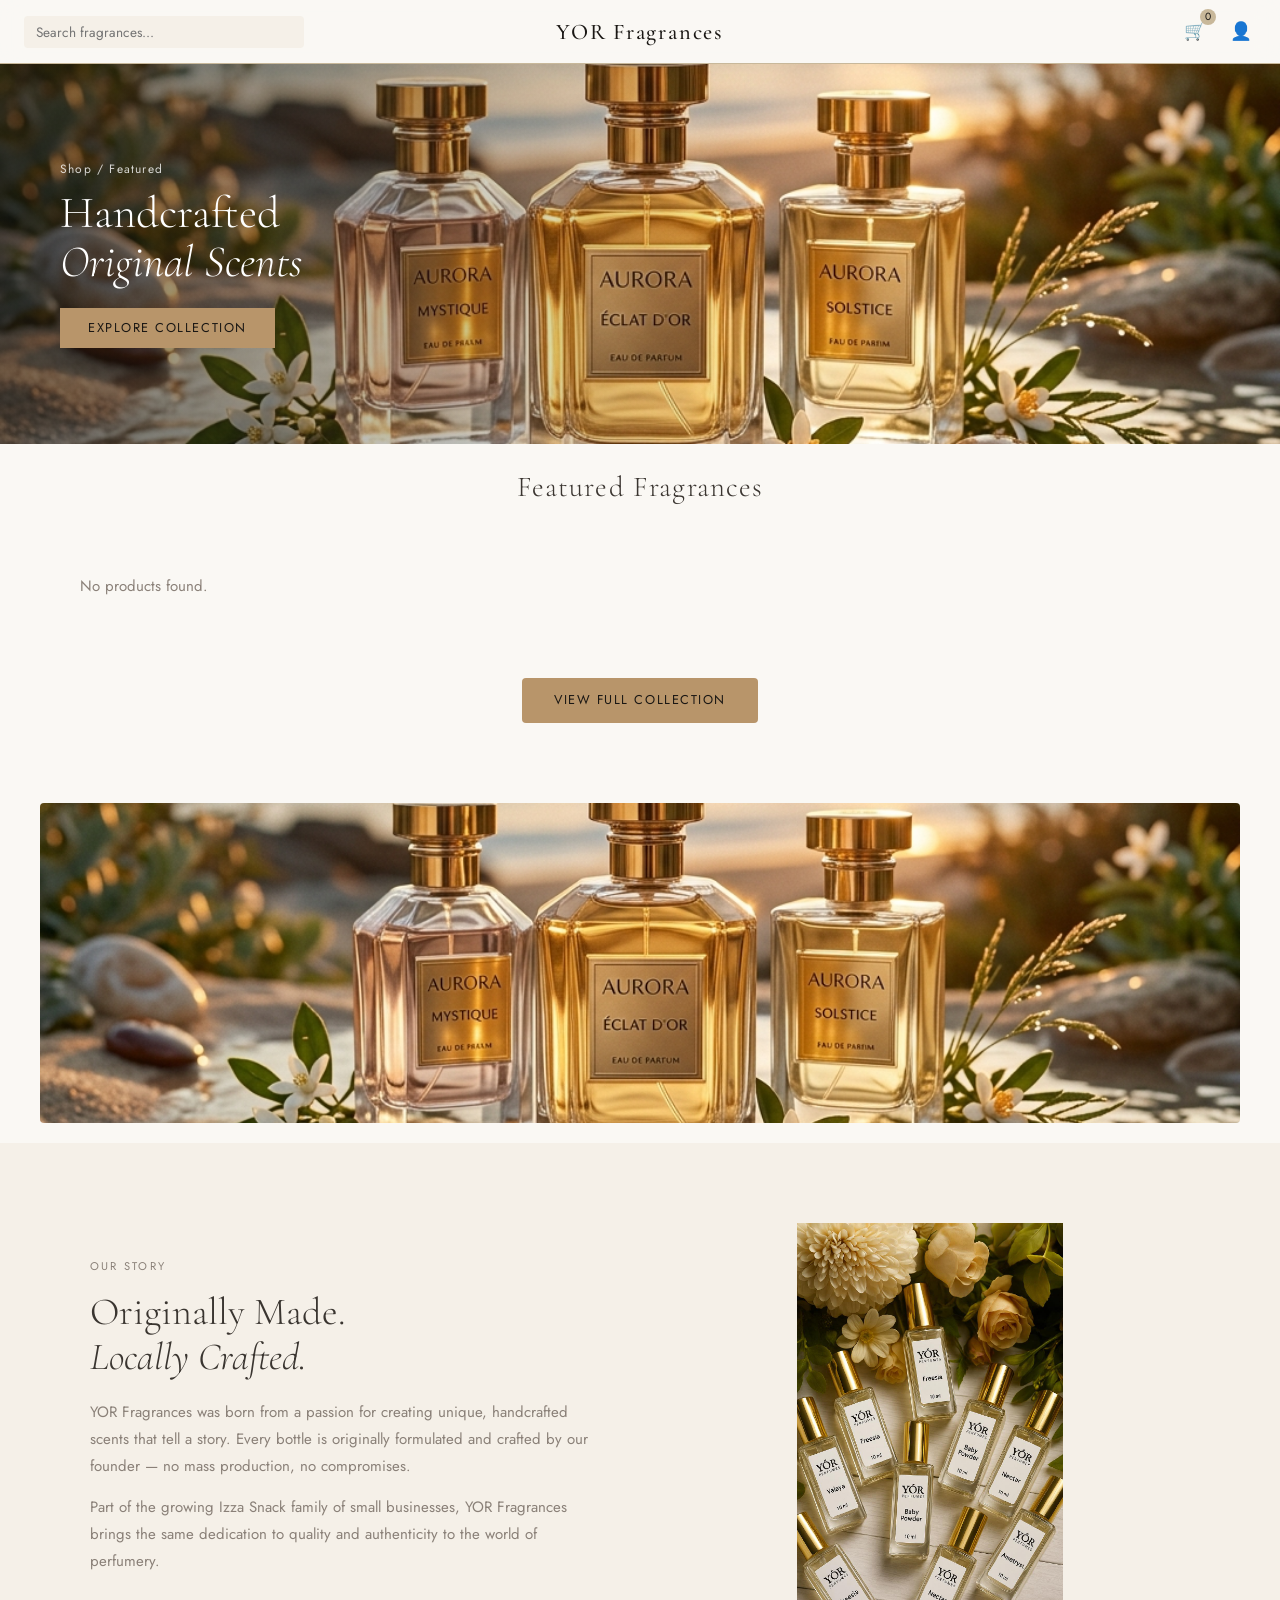
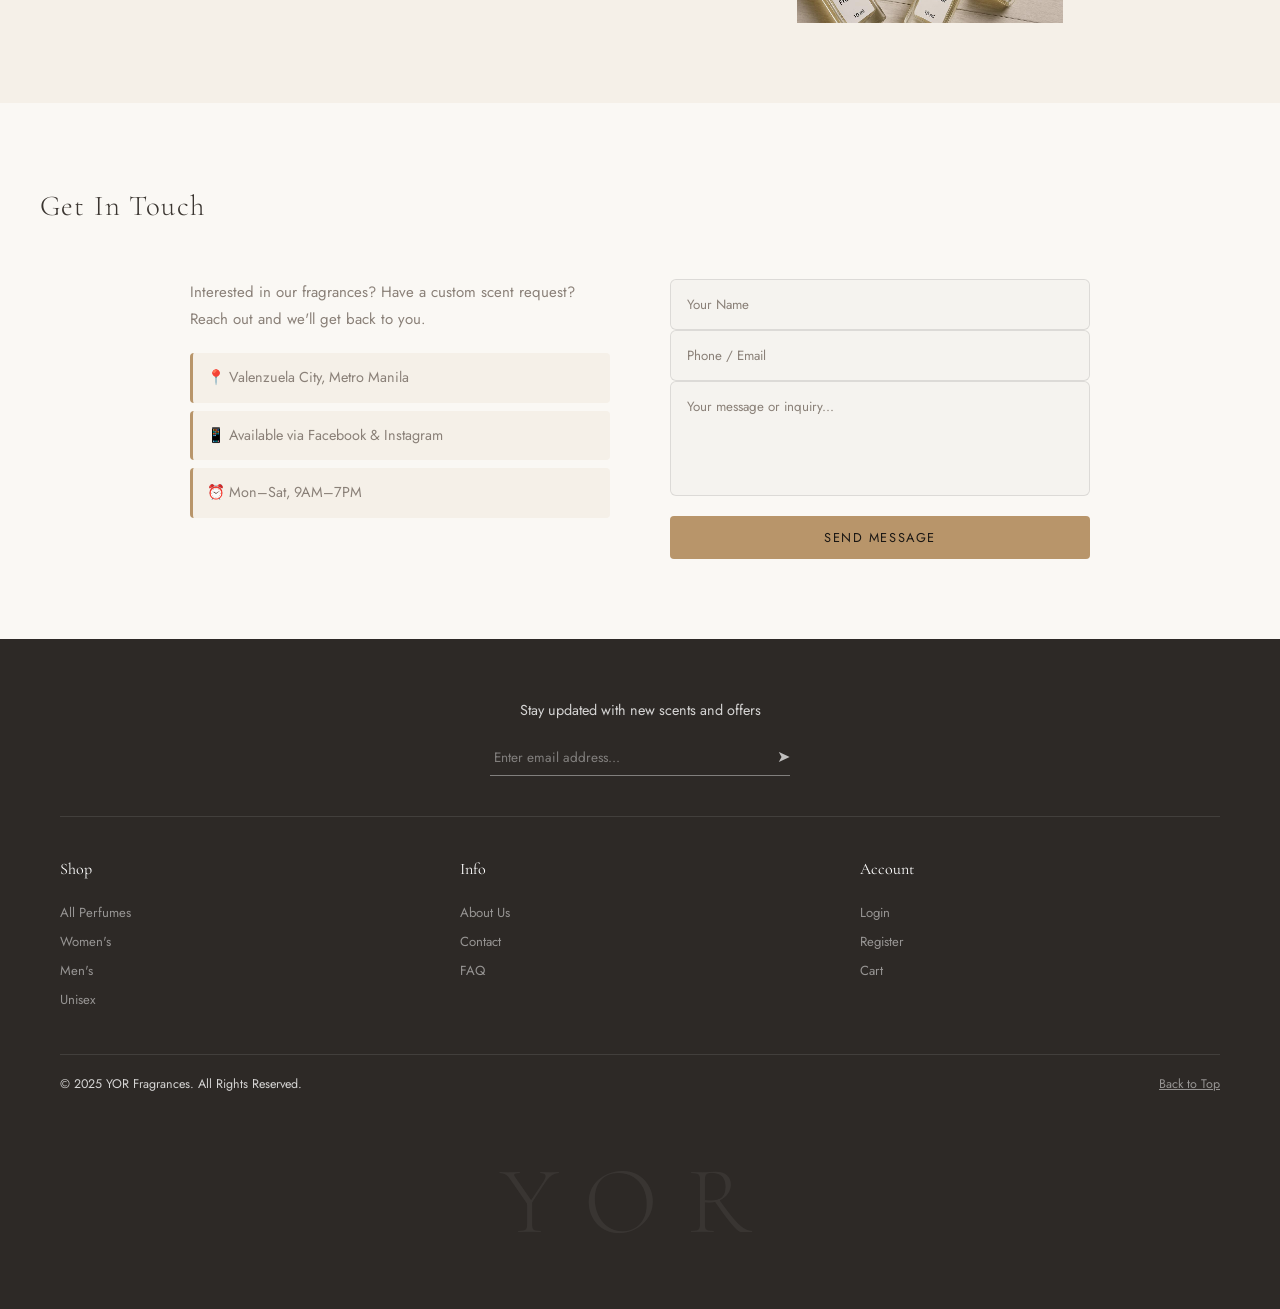
==== commit a54358cb: "feat: implement frontend product interaction, cart management, and backend API infrastructure for or" ====
--- a/index.html
+++ b/index.html
@@ -205,12 +205,14 @@
     <script src="js/data.js"></script>
     <script src="js/main.js"></script>
     <script>
-      renderProducts(
-        "featuredGrid",
-        getProducts()
-          .filter((p) => p.featured)
-          .slice(0, 4)
-      );
+      async function initFeatured() {
+        const products = await getProducts();
+        renderProducts(
+          "featuredGrid",
+          products.filter((p) => p.featured).slice(0, 4)
+        );
+      }
+      initFeatured();
     </script>
   </body>
 </html>
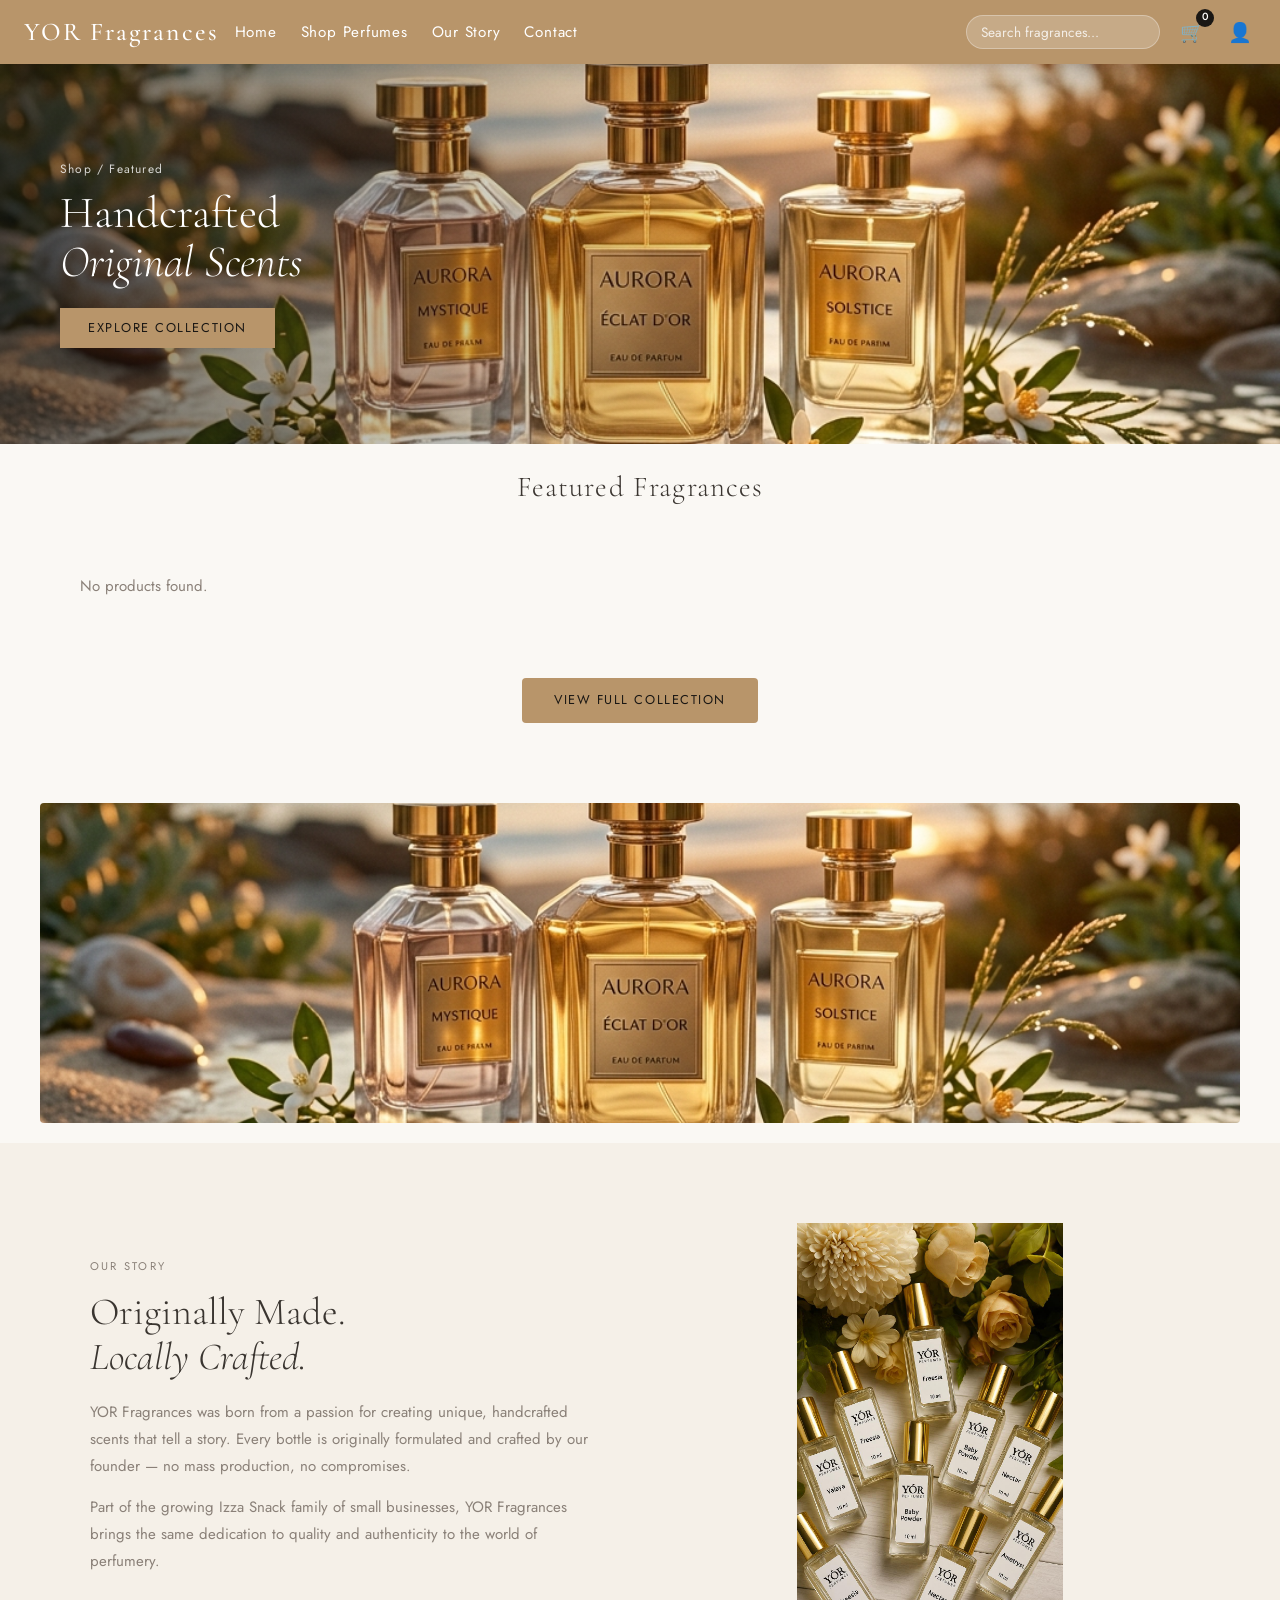
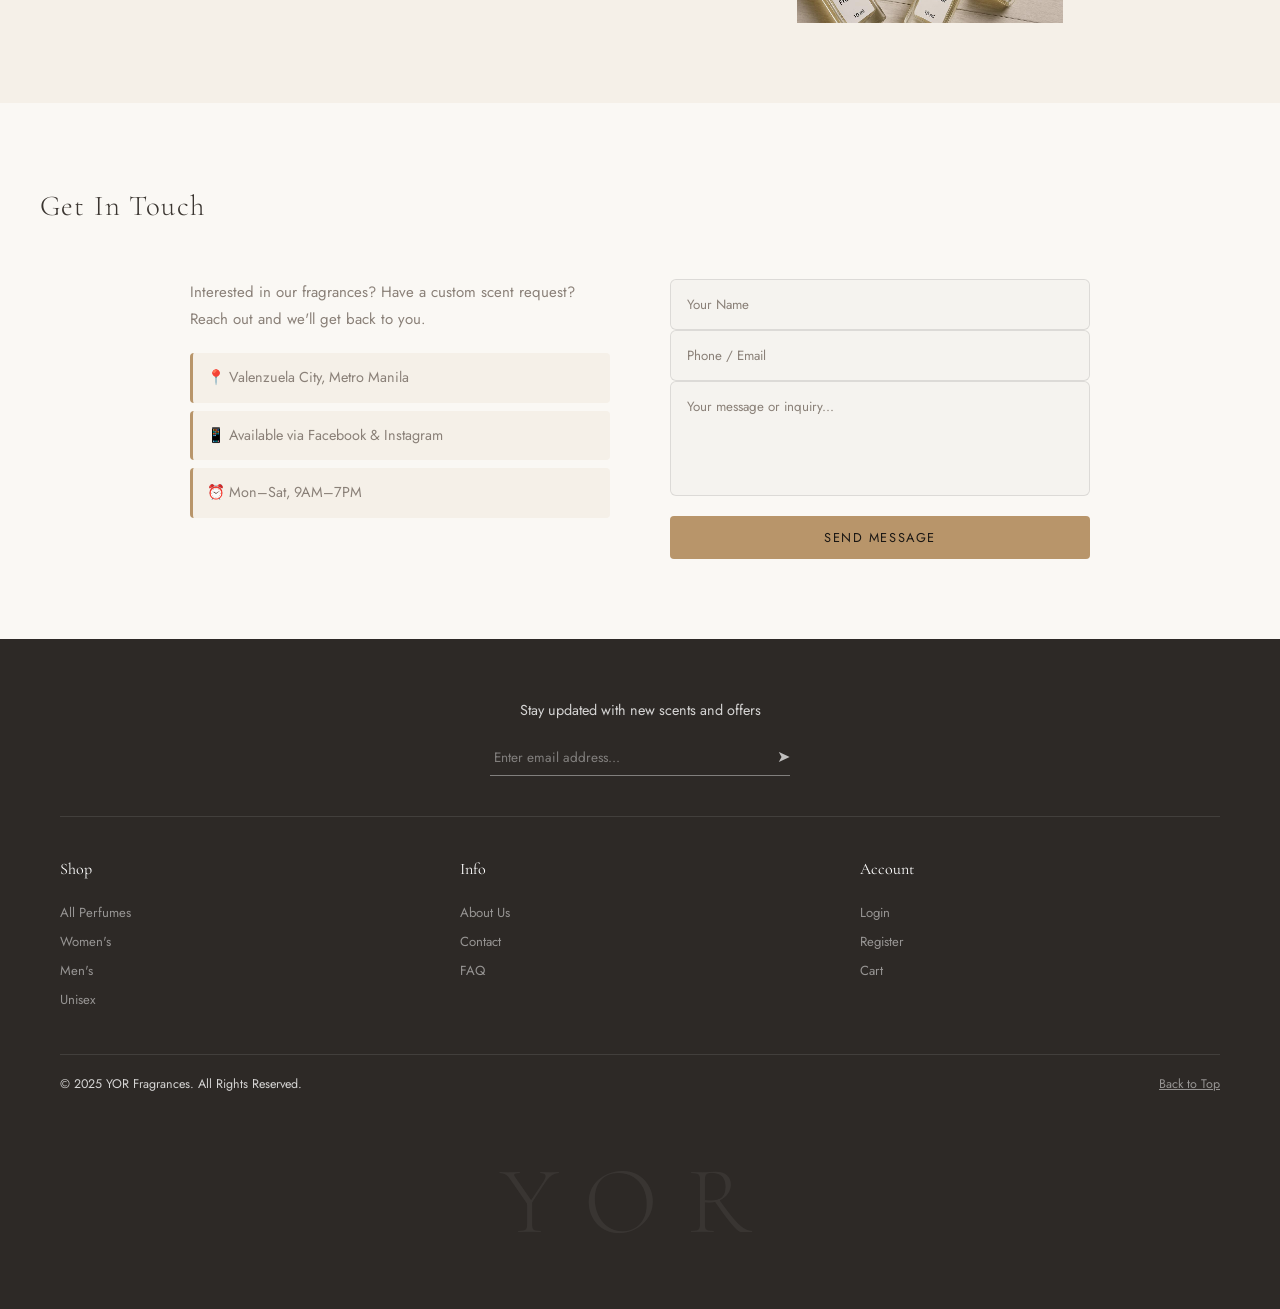
==== commit c139eac0: "feat: implement global stylesheet and update navigation layout across pages" ====
--- a/index.html
+++ b/index.html
@@ -15,19 +15,27 @@
     <!-- NAV -->
     <nav class="navbar" id="navbar">
       <button class="nav-menu-btn" onclick="toggleMobileMenu()">&#9776;</button>
-      <div class="nav-search">
-        <input
-          type="text"
-          placeholder="Search fragrances..."
-          id="searchInput"
-          oninput="handleSearch(this.value)"
-          onfocus="showSearchDropdown()"
-          onblur="hideSearchDropdown()"
-        />
-        <div class="search-dropdown" id="searchDropdown"></div>
-      </div>
       <a href="index.html" class="nav-logo">YOR Fragrances</a>
+      
+      <div class="nav-links">
+        <a href="index.html">Home</a>
+        <a href="shop.html">Shop Perfumes</a>
+        <a href="index.html#about">Our Story</a>
+        <a href="index.html#contact">Contact</a>
+      </div>
+
       <div class="nav-actions">
+        <div class="nav-search">
+          <input
+            type="text"
+            placeholder="Search fragrances..."
+            id="searchInput"
+            oninput="handleSearch(this.value)"
+            onfocus="showSearchDropdown()"
+            onblur="hideSearchDropdown()"
+          />
+          <div class="search-dropdown" id="searchDropdown"></div>
+        </div>
         <a href="cart.html" class="nav-icon" title="Cart">
           &#128722;
           <span class="cart-count" id="cartCount">0</span>
--- a/css/style.css
+++ b/css/style.css
@@ -62,49 +62,97 @@
   right: 0;
   z-index: 100;
   height: var(--nav-h);
-  /* use a partially transparent warm white for the glassmorphism effect */
-  background: rgba(250, 248, 244, 0.85);
-  backdrop-filter: blur(12px);
-  -webkit-backdrop-filter: blur(12px);
-  border-bottom: 1px solid var(--sand);
-  display: flex;
-  align-items: center;
+  background: var(--accent); /* Signature Gold/Brown color */
+  box-shadow: 0 4px 20px rgba(0,0,0,0.1);
+  display: flex;
+  align-items: center;
+  justify-content: space-between;
   padding: 0 24px;
   gap: 16px;
+  color: white;
 }
 .nav-logo {
-  position: absolute;
-  left: 50%;
-  transform: translateX(-50%);
-  font-family: var(--font-display);
-  font-size: 1.4rem;
+  font-family: var(--font-display);
+  font-size: 1.6rem;
   font-weight: 500;
   letter-spacing: 0.08em;
-  color: var(--dark);
+  color: white;
   white-space: nowrap;
+  display: flex;
+  align-items: center;
+  gap: 10px;
+}
+.nav-logo:hover {
+  color: var(--cream);
+}
+.nav-links {
+  display: flex;
+  align-items: center;
+  gap: 24px;
+}
+.nav-links a {
+  color: white;
+  font-size: 0.95rem;
+  letter-spacing: 0.05em;
+  font-weight: 400;
+  transition: var(--transition);
+  position: relative;
+}
+.nav-links a:after {
+  content: '';
+  position: absolute;
+  width: 0;
+  height: 2px;
+  bottom: -4px;
+  left: 0;
+  background-color: white;
+  transition: width 0.3s ease;
+}
+.nav-links a:hover:after {
+  width: 100%;
+}
+.nav-links a:hover {
+  color: var(--cream);
 }
 .nav-search {
   display: flex;
   align-items: center;
   gap: 8px;
-  background: var(--cream);
-  border-radius: 4px;
-  padding: 6px 12px;
+  background: rgba(255, 255, 255, 0.2);
+  border-radius: 20px;
+  padding: 6px 14px;
   flex: 1;
-  max-width: 280px;
+  max-width: 240px;
   position: relative;
+  border: 1px solid rgba(255, 255, 255, 0.3);
+  transition: all 0.3s ease;
+}
+.nav-search:focus-within {
+  background: white;
 }
 .nav-search input {
   border: none;
   background: transparent;
   outline: none;
   font-size: 0.85rem;
-  color: var(--text);
-  width: 100%;
+  color: white;
+  width: 100%;
+}
+.nav-search:focus-within input {
+  color: var(--dark);
+}
+.nav-search:focus-within input::placeholder {
+  color: var(--text-light);
+}
+.nav-search input::placeholder {
+  color: rgba(255,255,255,0.8);
 }
 .nav-search span {
-  color: var(--text-light);
+  color: white;
   font-size: 0.9rem;
+}
+.nav-search:focus-within span {
+  color: var(--accent);
 }
 .search-dropdown {
   position: absolute;
@@ -157,35 +205,37 @@
   gap: 16px;
 }
 .nav-icon {
-  font-size: 1.1rem;
-  color: var(--text);
+  font-size: 1.2rem;
+  color: white;
   cursor: pointer;
   position: relative;
   padding: 4px;
+  transition: transform var(--transition);
 }
 .nav-icon:hover {
-  color: var(--accent);
+  transform: scale(1.1);
 }
 .cart-count {
   position: absolute;
   top: -4px;
   right: -6px;
-  background: var(--sand);
-  color: var(--dark);
+  background: var(--dark);
+  color: white;
   font-size: 0.65rem;
   border-radius: 50%;
-  width: 16px;
-  height: 16px;
+  width: 18px;
+  height: 18px;
   display: flex;
   align-items: center;
   justify-content: center;
   font-family: var(--font-body);
+  font-weight: 500;
 }
 .nav-menu-btn {
   background: none;
   border: none;
-  font-size: 1.2rem;
-  color: var(--text);
+  font-size: 1.4rem;
+  color: white;
   display: none;
 }
 .nav-user-menu {
@@ -1714,3 +1764,20 @@
   opacity: 1;
   transform: translateY(0);
 }
+
+@media (max-width: 900px) {
+  .nav-links {
+    display: none;
+  }
+  .nav-menu-btn {
+    display: block;
+  }
+  .nav-search {
+    max-width: 180px;
+  }
+}
+@media (max-width: 600px) {
+  .nav-search {
+    display: none;
+  }
+}
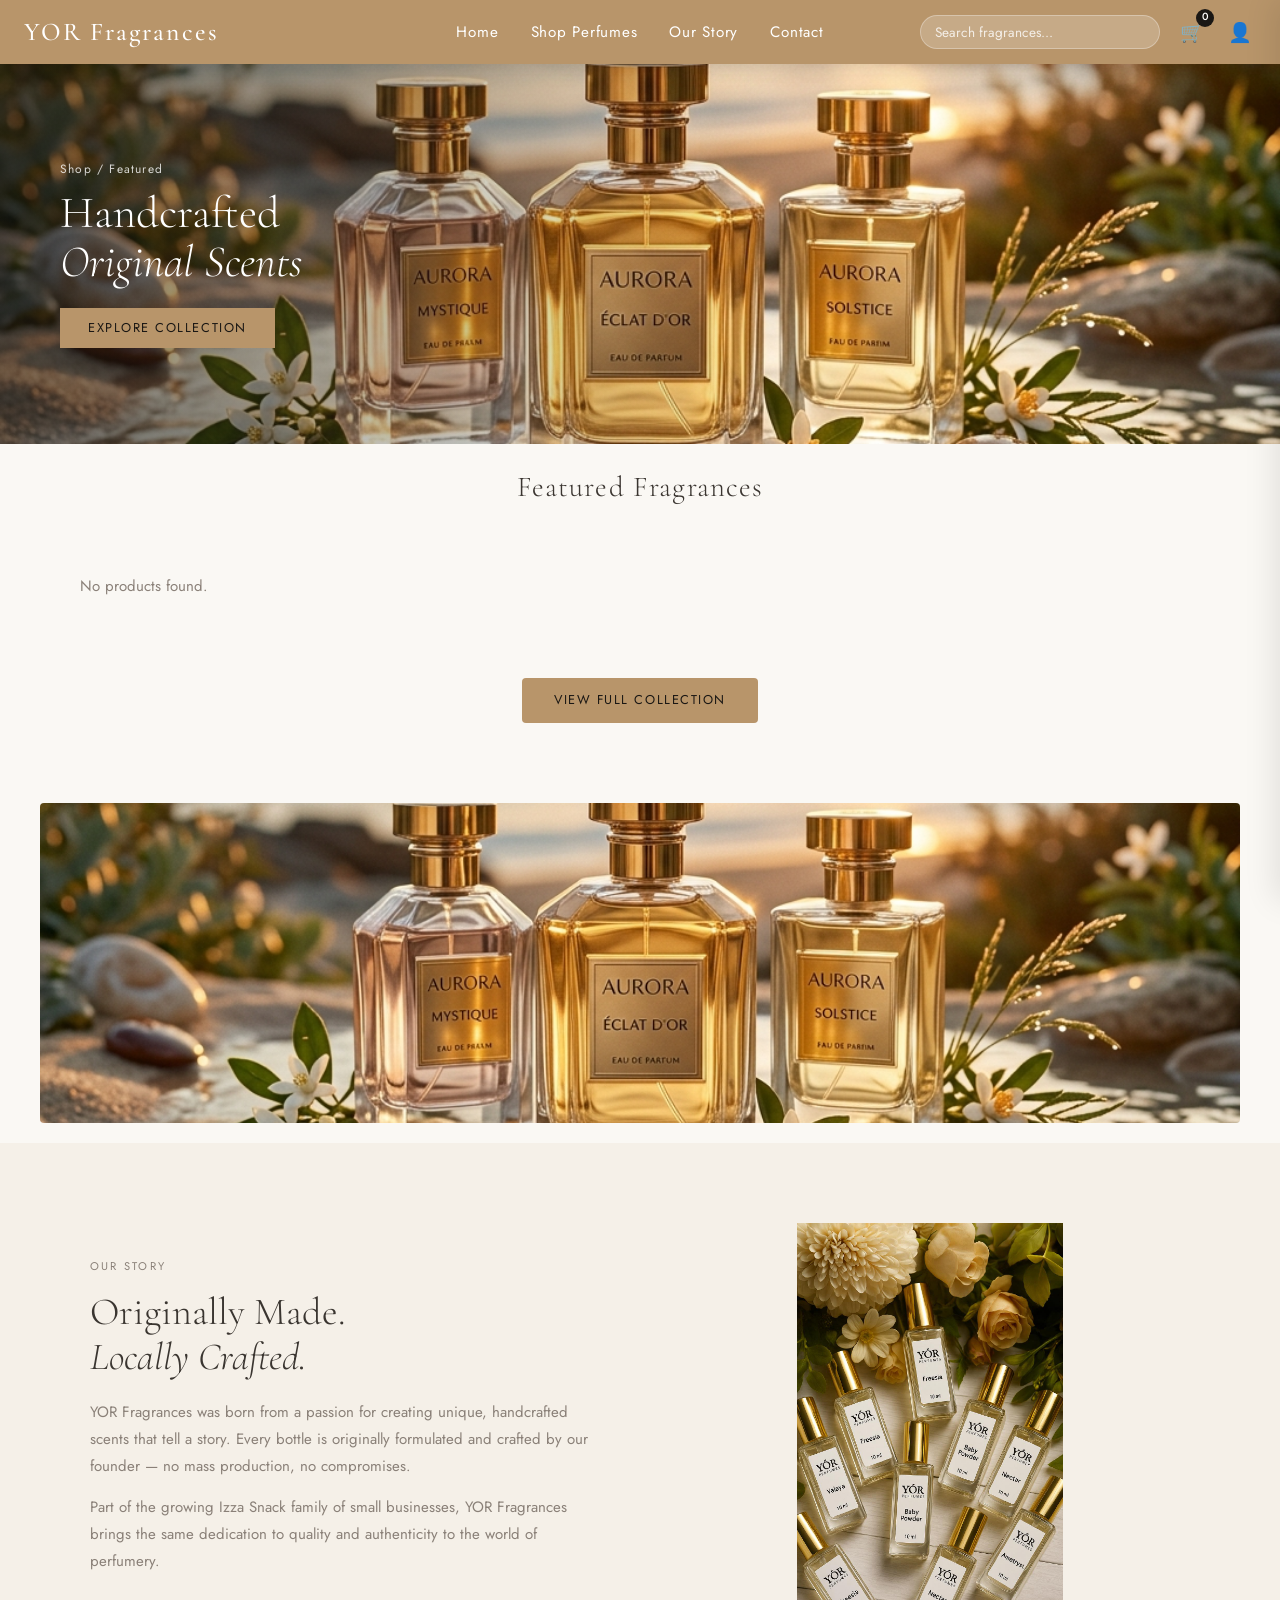
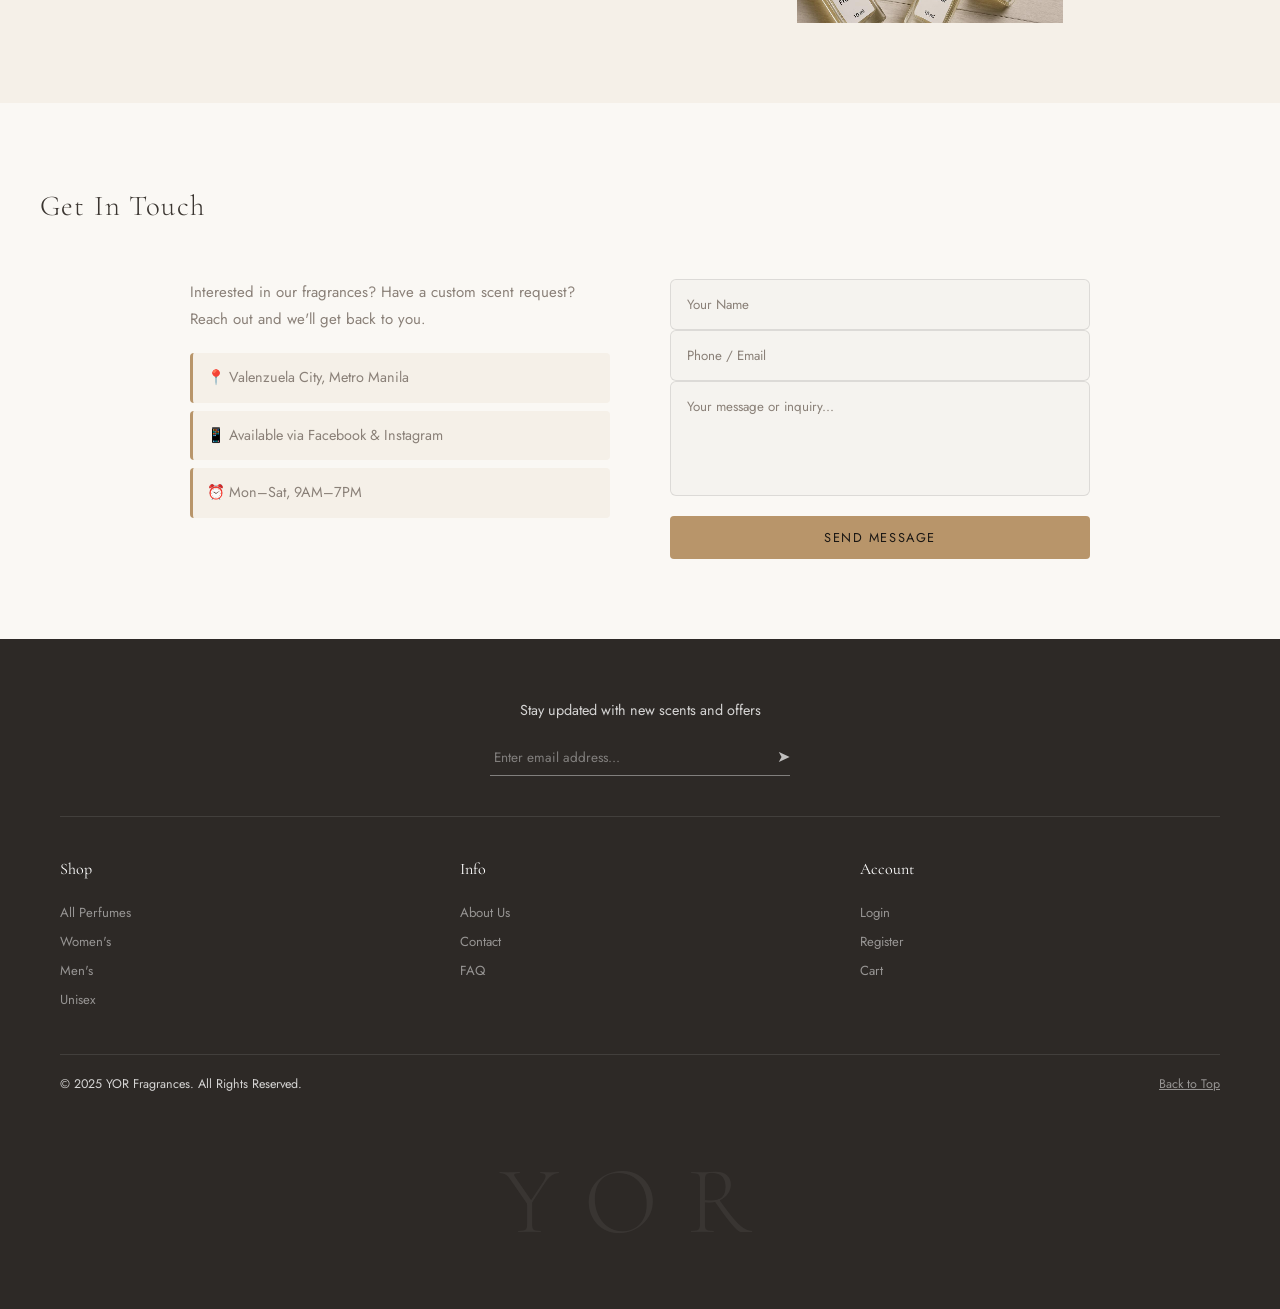
==== commit 375d34c5: "feat: implement cart drawer component and update navigation trigger" ====
--- a/index.html
+++ b/index.html
@@ -36,7 +36,7 @@
           />
           <div class="search-dropdown" id="searchDropdown"></div>
         </div>
-        <a href="cart.html" class="nav-icon" title="Cart">
+        <a href="#" class="nav-icon" title="Cart" onclick="toggleCartDrawer(event)">
           &#128722;
           <span class="cart-count" id="cartCount">0</span>
         </a>
@@ -210,6 +210,21 @@
     <!-- TOAST -->
     <div class="toast" id="toast"></div>
 
+    <!-- Cart Drawer -->
+    <div class="cart-overlay" id="cartOverlay" onclick="toggleCartDrawer()"></div>
+    <div class="cart-drawer" id="cartDrawer">
+      <div class="cart-drawer-header">
+        <h2>Your Cart</h2>
+        <button class="close-drawer" onclick="toggleCartDrawer()">&#10005;</button>
+      </div>
+      <div class="cart-drawer-body" id="cartDrawerItems">
+        <!-- Items render here -->
+      </div>
+      <div class="cart-drawer-footer" id="cartDrawerSummary">
+        <!-- Summary renders here -->
+      </div>
+    </div>
+
     <script src="js/data.js"></script>
     <script src="js/main.js"></script>
     <script>
--- a/css/style.css
+++ b/css/style.css
@@ -81,6 +81,7 @@
   display: flex;
   align-items: center;
   gap: 10px;
+  flex: 1;
 }
 .nav-logo:hover {
   color: var(--cream);
@@ -88,7 +89,8 @@
 .nav-links {
   display: flex;
   align-items: center;
-  gap: 24px;
+  justify-content: center;
+  gap: 32px;
 }
 .nav-links a {
   color: white;
@@ -199,10 +201,11 @@
 }
 
 .nav-actions {
-  margin-left: auto;
-  display: flex;
-  align-items: center;
+  display: flex;
+  align-items: center;
+  justify-content: flex-end;
   gap: 16px;
+  flex: 1;
 }
 .nav-icon {
   font-size: 1.2rem;
@@ -430,39 +433,53 @@
   background: var(--cream);
 }
 
-/* FILTER PANEL */
+.shop-layout {
+  display: grid;
+  grid-template-columns: 240px 1fr;
+  gap: 40px;
+  align-items: start;
+}
+/* FILTER PANEL - Sidebar on Desktop */
 .filter-panel {
-  display: none;
-  align-items: center;
-  gap: 20px;
-  padding: 16px 40px;
-  background: var(--cream);
+  position: sticky;
+  top: calc(var(--nav-h) + 30px);
+  display: flex;
+  flex-direction: column;
+  gap: 24px;
+  padding: 24px;
+  background: white;
+  border: 1px solid var(--sand-light);
+  border-radius: 4px;
+  box-shadow: var(--shadow);
+}
+.filter-group {
+  display: flex;
+  flex-direction: column;
+  gap: 8px;
+}
+.filter-group label {
+  font-family: var(--font-display);
+  font-size: 1.1rem;
+  color: var(--dark);
+  text-transform: none;
+  letter-spacing: 0;
   border-bottom: 1px solid var(--sand-light);
-  margin-bottom: 10px;
-}
-.filter-panel.open {
-  display: flex;
-}
-.filter-group {
-  display: flex;
-  flex-direction: column;
-  gap: 4px;
-}
-.filter-group label {
-  font-size: 0.7rem;
-  letter-spacing: 0.1em;
-  color: var(--text-light);
-  text-transform: uppercase;
+  padding-bottom: 8px;
+  margin-bottom: 4px;
 }
 .filter-group select {
   border: 1px solid var(--sand);
   background: white;
-  padding: 6px 12px;
+  padding: 10px 14px;
   font-size: 0.85rem;
-  border-radius: 2px;
+  border-radius: 4px;
   outline: none;
   color: var(--text);
   cursor: pointer;
+  width: 100%;
+}
+.filter-group select:focus {
+  border-color: var(--accent);
 }
 
 /* ===== PRODUCTS GRID ===== */
@@ -1765,6 +1782,222 @@
   transform: translateY(0);
 }
 
+.reveal-up {
+  opacity: 0;
+  transform: translateY(40px);
+  transition: all 1s cubic-bezier(0.16, 1, 0.3, 1);
+}
+.reveal-up.visible {
+  opacity: 1;
+  transform: translateY(0);
+}
+
+/* ===== NEW UI/UX FEATURES ===== */
+
+/* Slide-out Cart Drawer */
+.cart-drawer {
+  position: fixed;
+  top: 0;
+  right: -400px;
+  width: 400px;
+  max-width: 100vw;
+  height: 100vh;
+  background: rgba(255, 255, 255, 0.95);
+  backdrop-filter: blur(16px);
+  -webkit-backdrop-filter: blur(16px);
+  z-index: 1000;
+  box-shadow: -5px 0 30px rgba(0,0,0,0.1);
+  transition: right 0.4s cubic-bezier(0.16, 1, 0.3, 1);
+  display: flex;
+  flex-direction: column;
+}
+.cart-drawer.open {
+  right: 0;
+}
+.cart-drawer-header {
+  display: flex;
+  align-items: center;
+  justify-content: space-between;
+  padding: 24px;
+  border-bottom: 1px solid var(--sand-light);
+}
+.cart-drawer-header h2 {
+  font-family: var(--font-display);
+  font-size: 1.6rem;
+  font-weight: 400;
+}
+.close-drawer {
+  background: none;
+  border: none;
+  font-size: 1.5rem;
+  color: var(--text-light);
+  transition: color var(--transition);
+}
+.close-drawer:hover {
+  color: var(--dark);
+}
+.cart-drawer-body {
+  flex: 1;
+  overflow-y: auto;
+  padding: 24px;
+}
+.cart-drawer-footer {
+  padding: 24px;
+  border-top: 1px solid var(--sand-light);
+  background: white;
+}
+.cart-overlay {
+  position: fixed;
+  inset: 0;
+  background: rgba(0,0,0,0.4);
+  backdrop-filter: blur(4px);
+  z-index: 999;
+  opacity: 0;
+  pointer-events: none;
+  transition: opacity 0.4s ease;
+}
+.cart-overlay.open {
+  opacity: 1;
+  pointer-events: auto;
+}
+
+/* Quick View Modal */
+.qv-modal {
+  position: fixed;
+  inset: 0;
+  background: rgba(0,0,0,0.6);
+  backdrop-filter: blur(8px);
+  z-index: 2000;
+  display: flex;
+  align-items: center;
+  justify-content: center;
+  opacity: 0;
+  pointer-events: none;
+  transition: opacity 0.3s ease;
+}
+.qv-modal.open {
+  opacity: 1;
+  pointer-events: auto;
+}
+.qv-content {
+  background: white;
+  width: 900px;
+  max-width: 95vw;
+  height: 600px;
+  max-height: 90vh;
+  border-radius: 4px;
+  display: flex;
+  position: relative;
+  overflow: hidden;
+  box-shadow: var(--shadow-hover);
+  transform: translateY(20px);
+  transition: transform 0.4s cubic-bezier(0.16, 1, 0.3, 1);
+}
+.qv-modal.open .qv-content {
+  transform: translateY(0);
+}
+.qv-close {
+  position: absolute;
+  top: 16px;
+  right: 16px;
+  background: white;
+  border: none;
+  width: 32px;
+  height: 32px;
+  border-radius: 50%;
+  font-size: 1.2rem;
+  display: flex;
+  align-items: center;
+  justify-content: center;
+  box-shadow: var(--shadow);
+  z-index: 10;
+}
+.qv-image {
+  flex: 1;
+  background: var(--cream);
+  display: flex;
+  align-items: center;
+  justify-content: center;
+  padding: 40px;
+}
+.qv-image img {
+  max-height: 100%;
+  object-fit: contain;
+}
+.qv-details {
+  flex: 1;
+  padding: 40px;
+  overflow-y: auto;
+  display: flex;
+  flex-direction: column;
+}
+.qv-category {
+  font-size: 0.75rem;
+  letter-spacing: 0.1em;
+  color: var(--accent);
+  text-transform: uppercase;
+  margin-bottom: 8px;
+}
+.qv-title {
+  font-family: var(--font-display);
+  font-size: 2.2rem;
+  font-weight: 300;
+  margin-bottom: 12px;
+}
+.qv-price {
+  font-size: 1.2rem;
+  margin-bottom: 24px;
+  color: var(--text-light);
+}
+.qv-desc {
+  line-height: 1.8;
+  color: var(--text);
+  margin-bottom: 30px;
+}
+.qv-actions {
+  display: flex;
+  gap: 12px;
+  margin-top: auto;
+}
+
+/* Wishlist Heart */
+.btn-wishlist {
+  background: white;
+  border: 1px solid var(--sand-light);
+  width: 36px;
+  height: 36px;
+  border-radius: 50%;
+  display: flex;
+  align-items: center;
+  justify-content: center;
+  font-size: 1.1rem;
+  color: var(--text-light);
+  transition: all 0.3s ease;
+}
+.btn-wishlist:hover {
+  border-color: var(--accent);
+  color: var(--accent);
+}
+.btn-wishlist.active {
+  background: var(--accent);
+  color: white;
+  border-color: var(--accent);
+}
+
+/* Star Rating */
+.star-rating {
+  color: #FFD700; /* Gold */
+  font-size: 0.9rem;
+  margin-bottom: 8px;
+}
+
+/* Glassmorphism overrides */
+.search-dropdown, .user-dropdown {
+  background: rgba(255, 255, 255, 0.9);
+  backdrop-filter: blur(12px);
+  -webkit-backdrop-filter: blur(12px);
+}
+
 @media (max-width: 900px) {
   .nav-links {
     display: none;
@@ -1775,9 +2008,17 @@
   .nav-search {
     max-width: 180px;
   }
+  .qv-content {
+    flex-direction: column;
+    height: auto;
+  }
+  .qv-image {
+    height: 250px;
+  }
 }
 @media (max-width: 600px) {
   .nav-search {
     display: none;
   }
 }
+
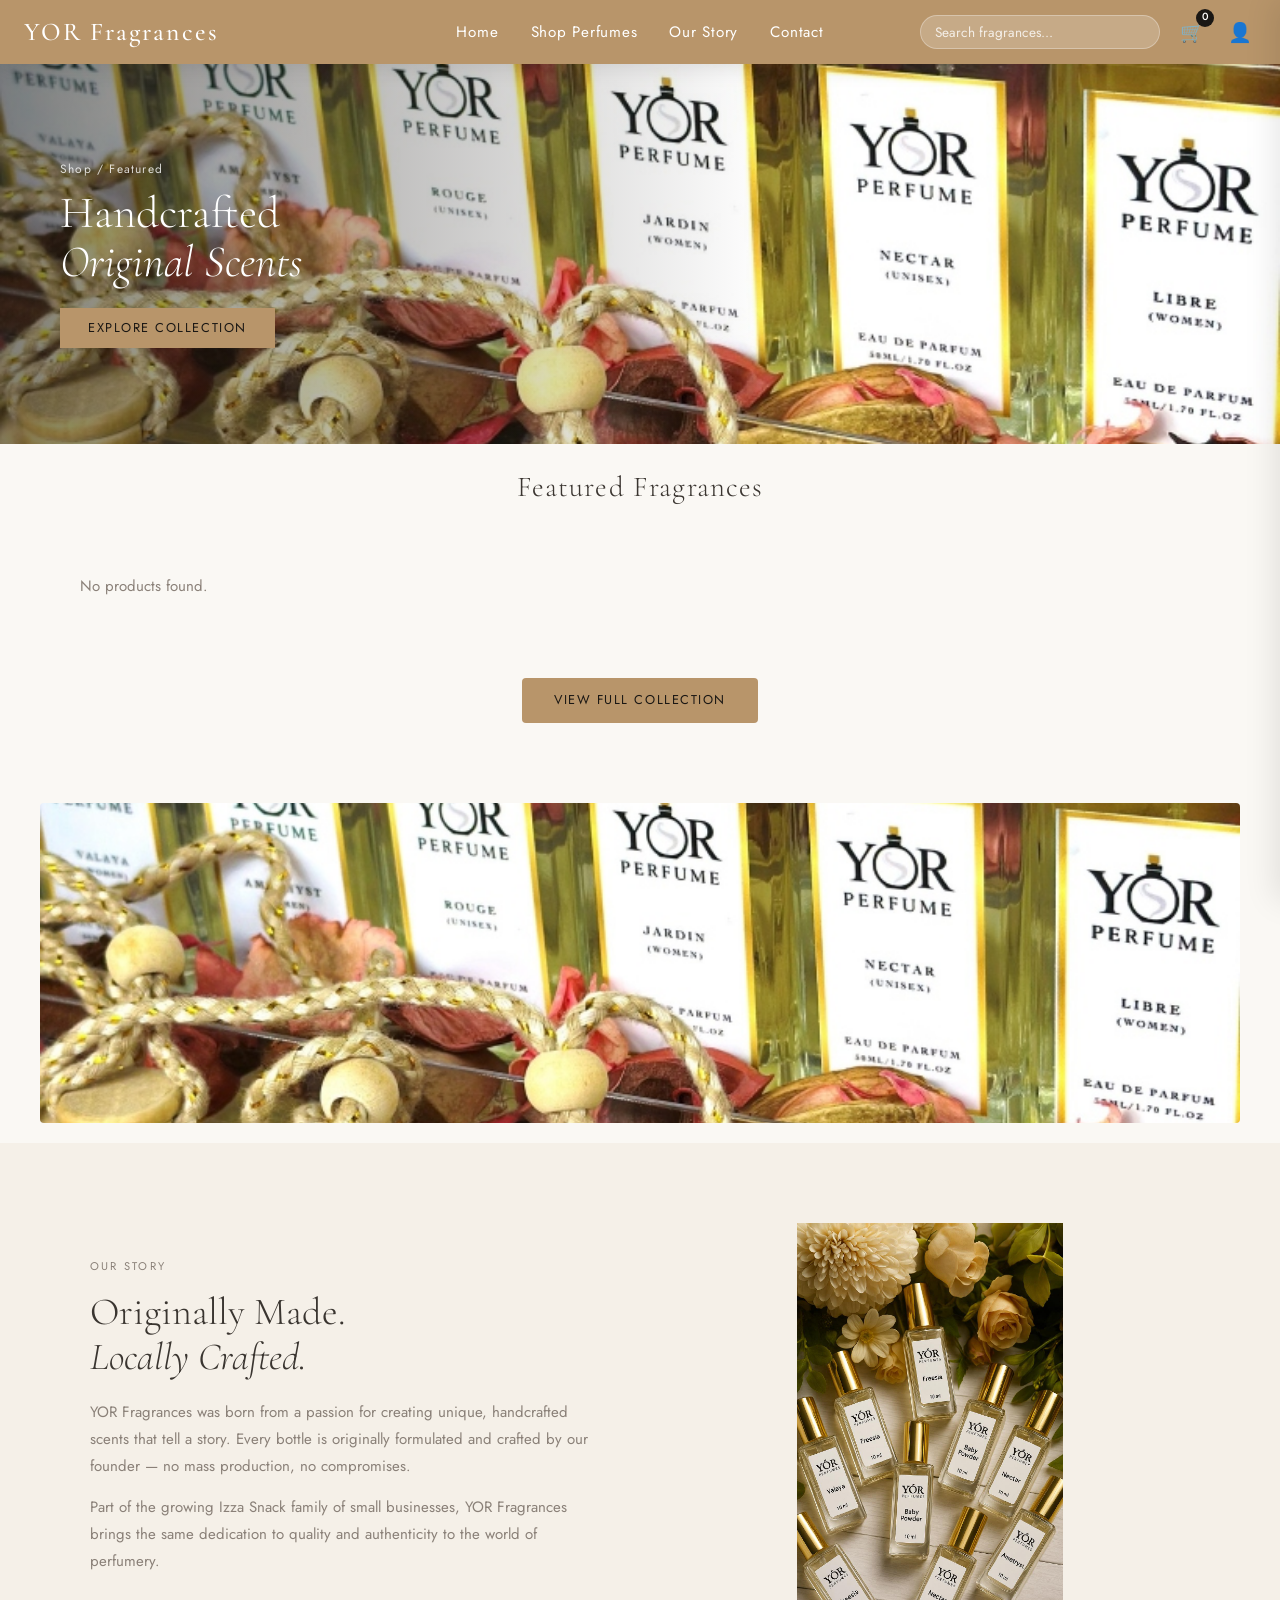
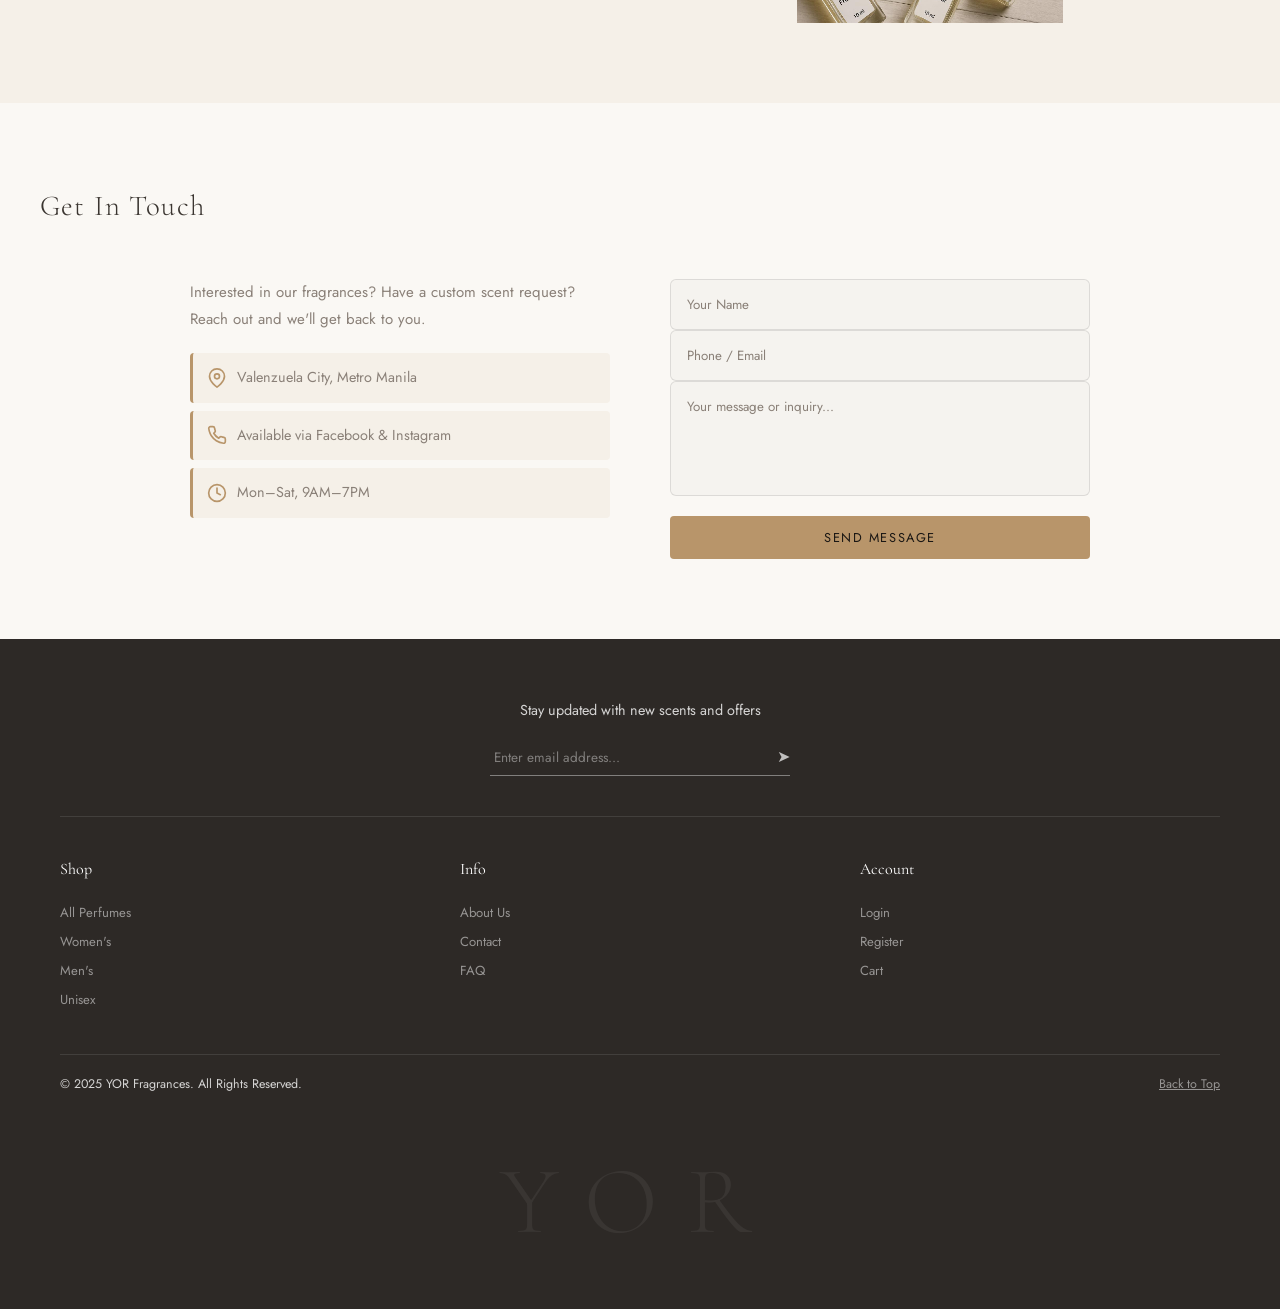
==== commit 9c7102b8: "feat: add site favicon and new styles with updated assets" ====
--- a/index.html
+++ b/index.html
@@ -3,7 +3,8 @@
   <head>
     <meta charset="UTF-8" />
     <meta name="viewport" content="width=device-width, initial-scale=1.0" />
-    <title>YOR Fragrances</title>
+    <title>Home – YOR Fragrances</title>
+  <link rel="icon" type="image/png" href="assets/images/uploaded_img5.png">
     <link rel="preconnect" href="https://fonts.googleapis.com" />
     <link
       href="https://fonts.googleapis.com/css2?family=Cormorant+Garamond:ital,wght@0,300;0,400;0,500;1,300;1,400&family=Jost:wght@300;400;500&display=swap"
@@ -66,9 +67,9 @@
     <section class="hero">
       <div class="hero-banner">
         <img
-          src="assets/images/hero.png"
+          src="assets/images/uploaded_img3.jpg"
           alt="Hero Banner"
-          class="hero-img fade-in"
+          class="hero-img reveal-up"
           onerror="
             this.style.background = '#c8b89a';
             this.src = '';
@@ -84,7 +85,7 @@
     </section>
 
     <!-- FEATURED / BEST SELLERS -->
-    <section class="featured-section fade-in" id="shop">
+    <section class="featured-section reveal-up" id="shop">
       <h2 class="section-title" style="text-align:center;">Featured Fragrances</h2>
       <div class="products-grid" id="featuredGrid"></div>
       <div style="text-align:center; margin-top:40px;">
@@ -93,9 +94,9 @@
     </section>
 
     <!-- MID BANNER -->
-    <section class="mid-banner fade-in">
+    <section class="mid-banner reveal-up">
       <img
-        src="assets/images/hero.png"
+        src="assets/images/uploaded_img3.jpg"
         alt="Collection"
         class="mid-banner-img"
         onerror="this.style.display = 'none'"
@@ -103,7 +104,7 @@
     </section>
 
     <!-- ABOUT -->
-    <section class="about-section fade-in" id="about">
+    <section class="about-section reveal-up" id="about">
       <div class="about-content">
         <div class="about-text">
           <p class="about-label">Our Story</p>
@@ -135,7 +136,7 @@
     </section>
 
     <!-- CONTACT -->
-    <section class="contact-section fade-in" id="contact">
+    <section class="contact-section reveal-up" id="contact">
       <h2 class="section-title">Get In Touch</h2>
       <div class="contact-container">
         <div class="contact-info">
@@ -144,9 +145,9 @@
             and we'll get back to you.
           </p>
           <div class="contact-details">
-            <p>📍 Valenzuela City, Metro Manila</p>
-            <p>📱 Available via Facebook & Instagram</p>
-            <p>⏰ Mon–Sat, 9AM–7PM</p>
+            <p style="display:flex;align-items:center;gap:10px;"><svg width="20" height="20" viewBox="0 0 24 24" fill="none" stroke="currentColor" stroke-width="2" stroke-linecap="round" stroke-linejoin="round" style="color:var(--accent);"><path d="M21 10c0 7-9 13-9 13s-9-6-9-13a9 9 0 0 1 18 0z"></path><circle cx="12" cy="10" r="3"></circle></svg> Valenzuela City, Metro Manila</p>
+            <p style="display:flex;align-items:center;gap:10px;"><svg width="20" height="20" viewBox="0 0 24 24" fill="none" stroke="currentColor" stroke-width="2" stroke-linecap="round" stroke-linejoin="round" style="color:var(--accent);"><path d="M22 16.92v3a2 2 0 0 1-2.18 2 19.79 19.79 0 0 1-8.63-3.07 19.5 19.5 0 0 1-6-6 19.79 19.79 0 0 1-3.07-8.67A2 2 0 0 1 4.11 2h3a2 2 0 0 1 2 1.72 12.84 12.84 0 0 0 .7 2.81 2 2 0 0 1-.45 2.11L8.09 9.91a16 16 0 0 0 6 6l1.27-1.27a2 2 0 0 1 2.11-.45 12.84 12.84 0 0 0 2.81.7A2 2 0 0 1 22 16.92z"></path></svg> Available via Facebook & Instagram</p>
+            <p style="display:flex;align-items:center;gap:10px;"><svg width="20" height="20" viewBox="0 0 24 24" fill="none" stroke="currentColor" stroke-width="2" stroke-linecap="round" stroke-linejoin="round" style="color:var(--accent);"><circle cx="12" cy="12" r="10"></circle><polyline points="12 6 12 12 16 14"></polyline></svg> Mon–Sat, 9AM–7PM</p>
           </div>
         </div>
         <form class="contact-form" onsubmit="submitContact(event)">
--- a/css/style.css
+++ b/css/style.css
@@ -835,31 +835,43 @@
 .shop-hero {
   margin-top: var(--nav-h);
   position: relative;
-  height: 200px;
+  height: 400px;
   overflow: hidden;
-  background: var(--sand-light);
+  background: var(--dark);
+  display: flex;
+  align-items: center;
+  justify-content: center;
 }
 .shop-hero img {
+  position: absolute;
+  top: 0;
+  left: 0;
   width: 100%;
   height: 100%;
   object-fit: cover;
-  object-position: center;
+  object-position: center 65%;
+  z-index: 1;
+  opacity: 0.5;
 }
 .shop-hero-content {
-  position: absolute;
-  bottom: 24px;
-  left: 40px;
-  color: white;
+  position: relative;
+  z-index: 2;
+  color: white;
+  text-align: center;
+  max-width: 600px;
 }
 .breadcrumb {
-  font-size: 0.75rem;
-  opacity: 0.8;
-  margin-bottom: 4px;
+  font-size: 0.85rem;
+  letter-spacing: 0.1em;
+  text-transform: uppercase;
+  margin-bottom: 12px;
+  color: var(--sand-light);
 }
 .shop-hero-content h1 {
   font-family: var(--font-display);
-  font-size: 1.8rem;
+  font-size: 3.5rem;
   font-weight: 300;
+  text-shadow: 0 2px 10px rgba(0,0,0,0.3);
 }
 
 /* LOAD MORE */
